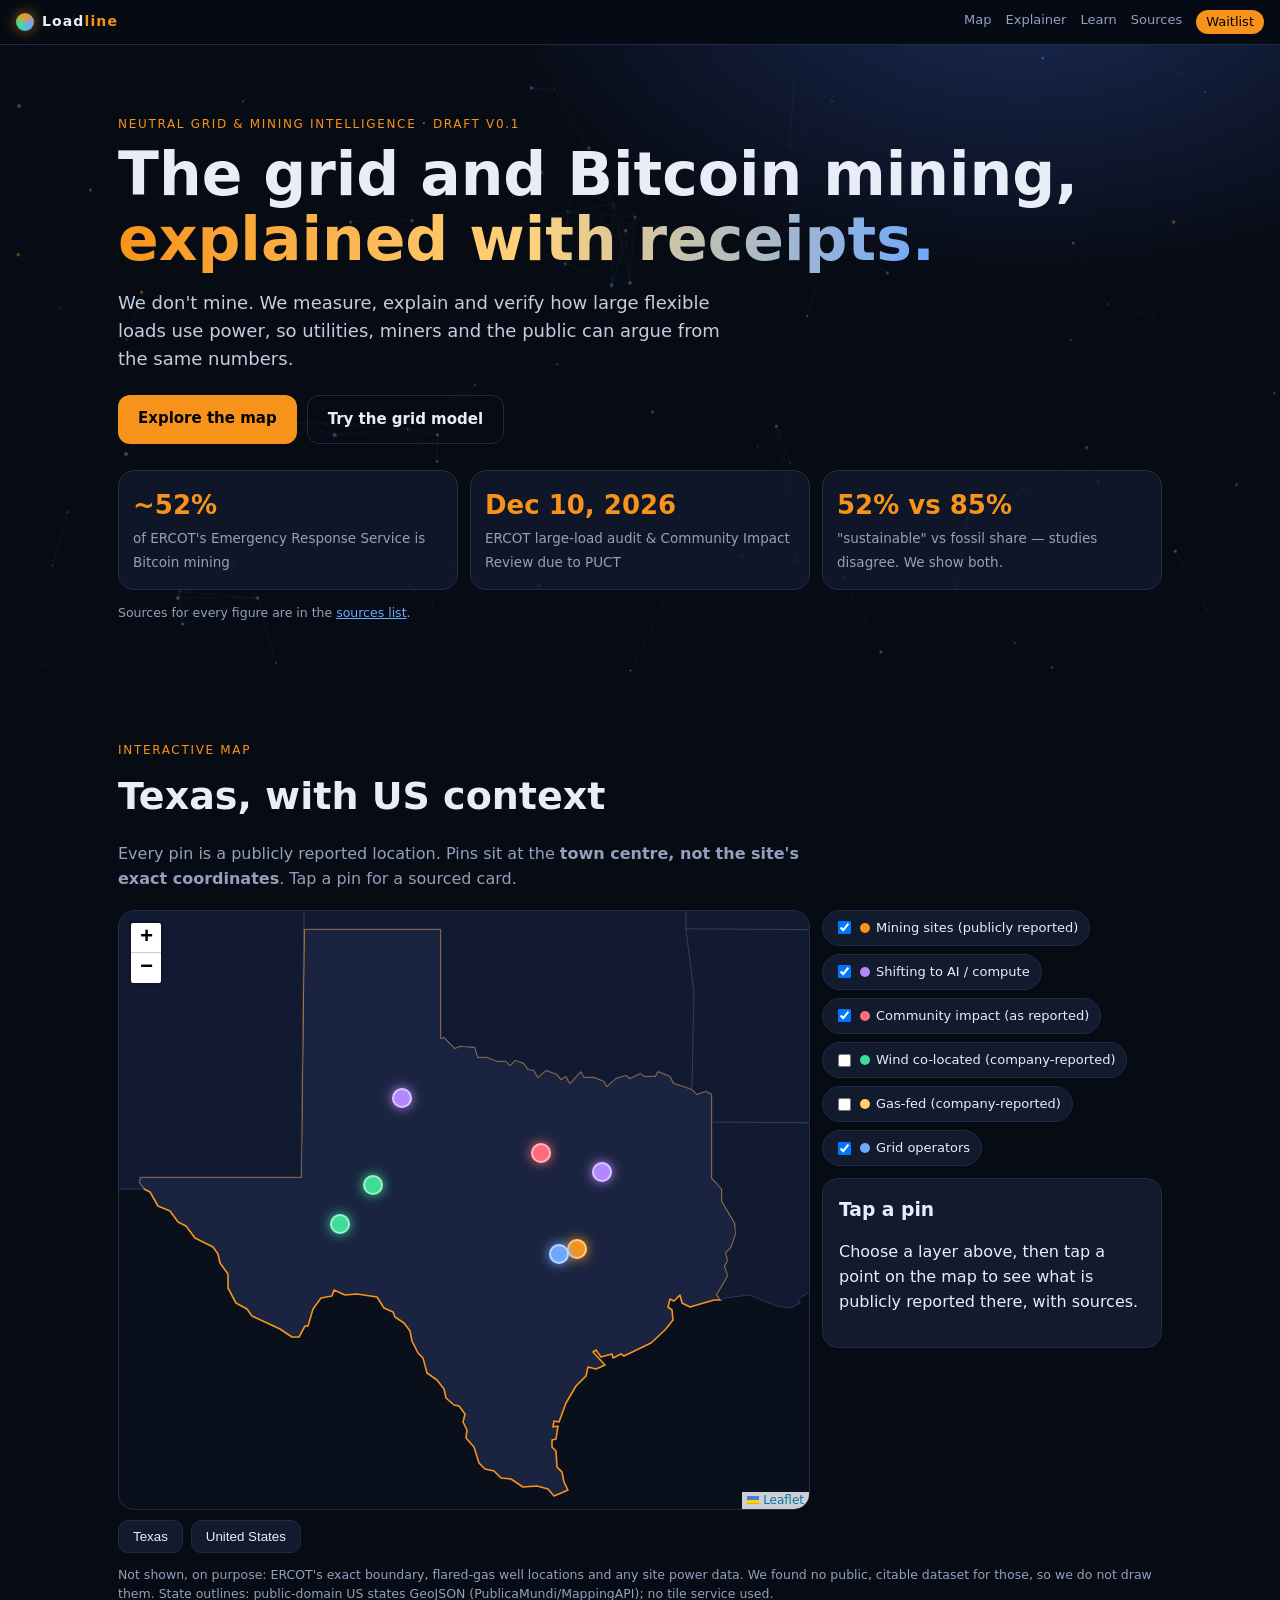
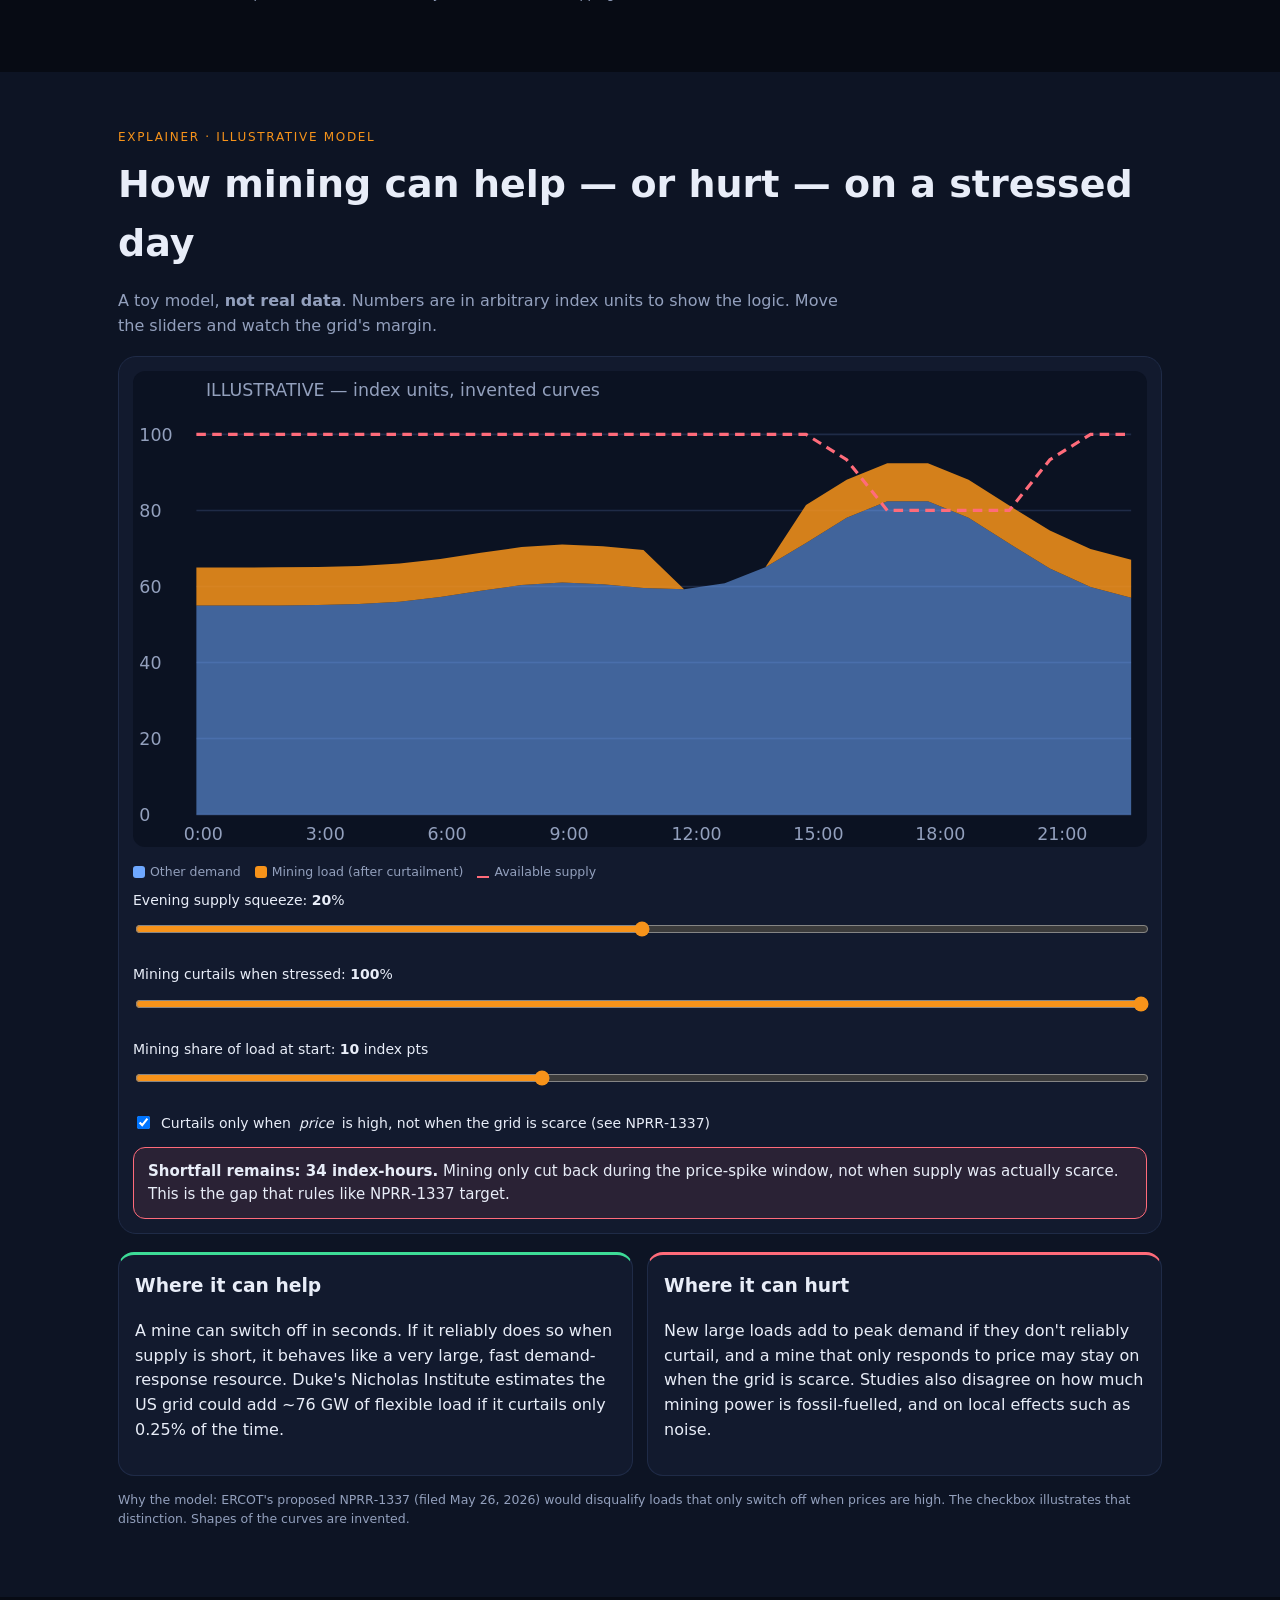
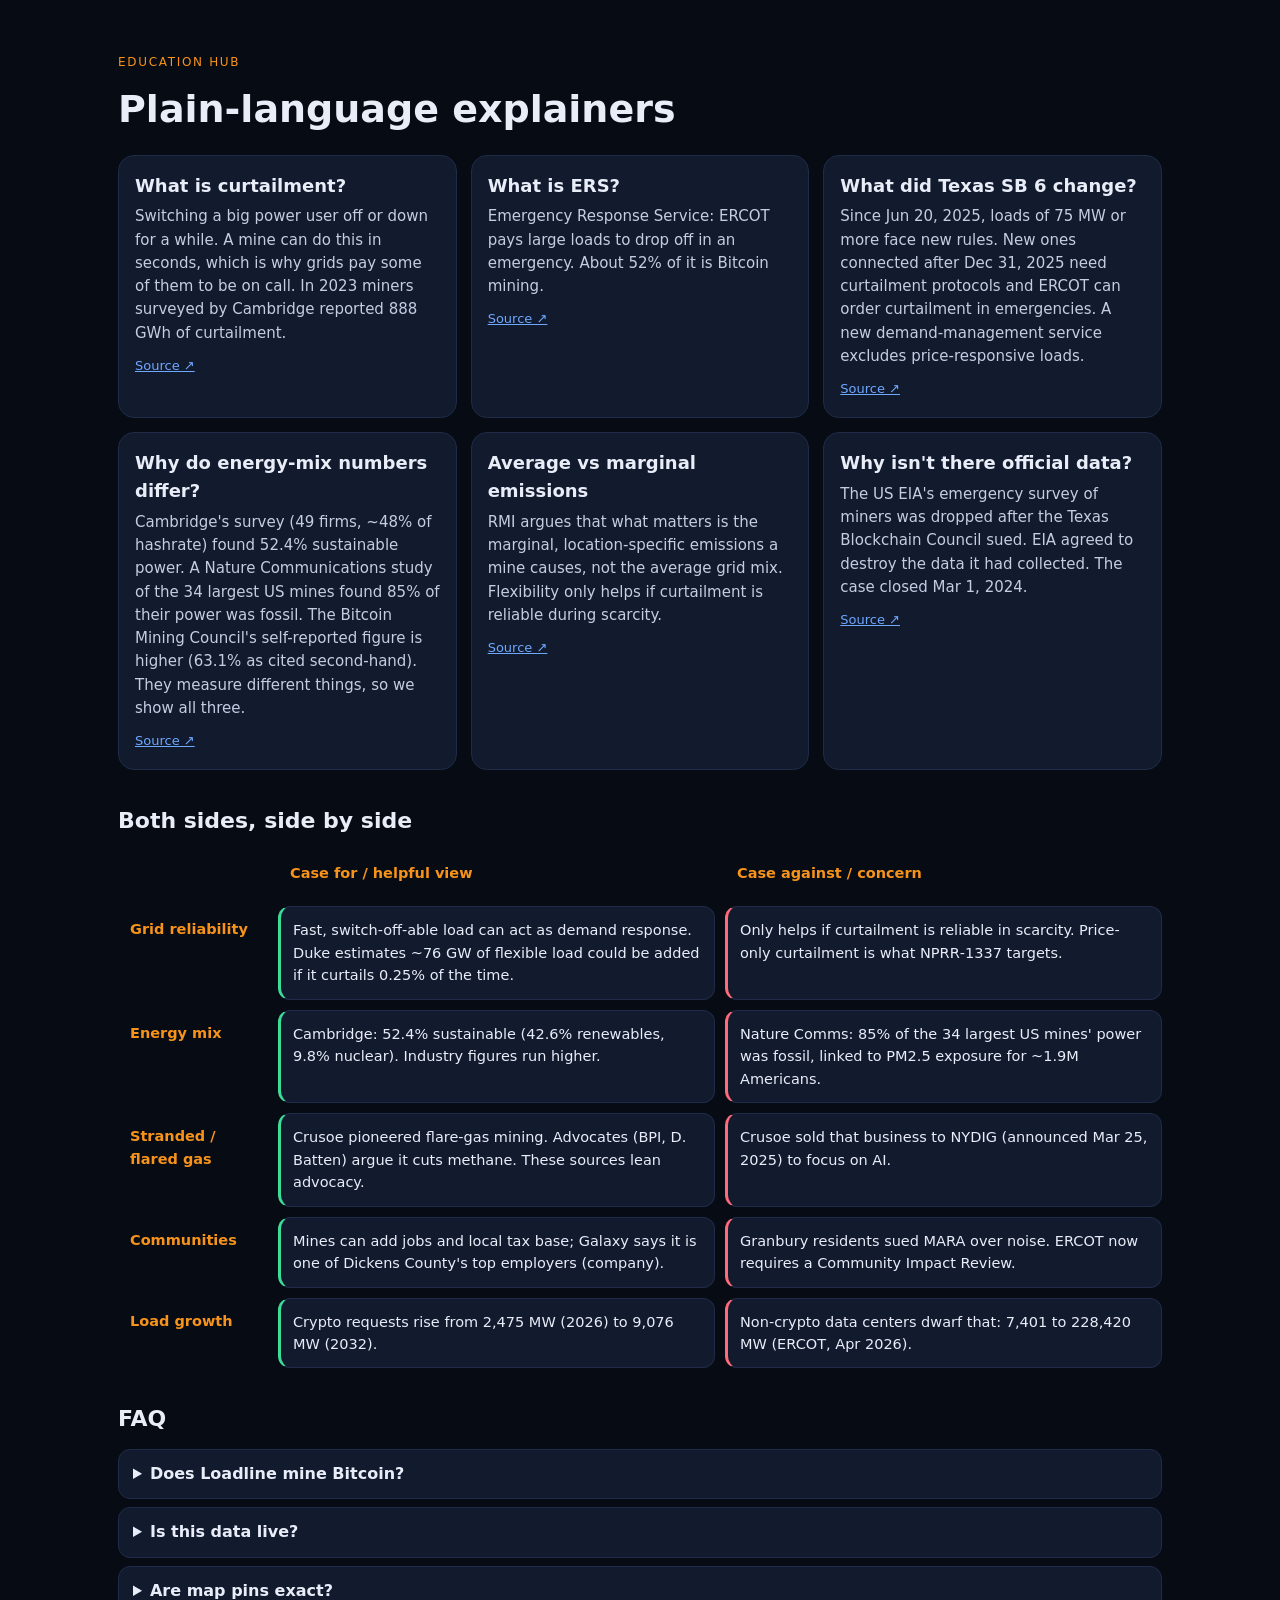
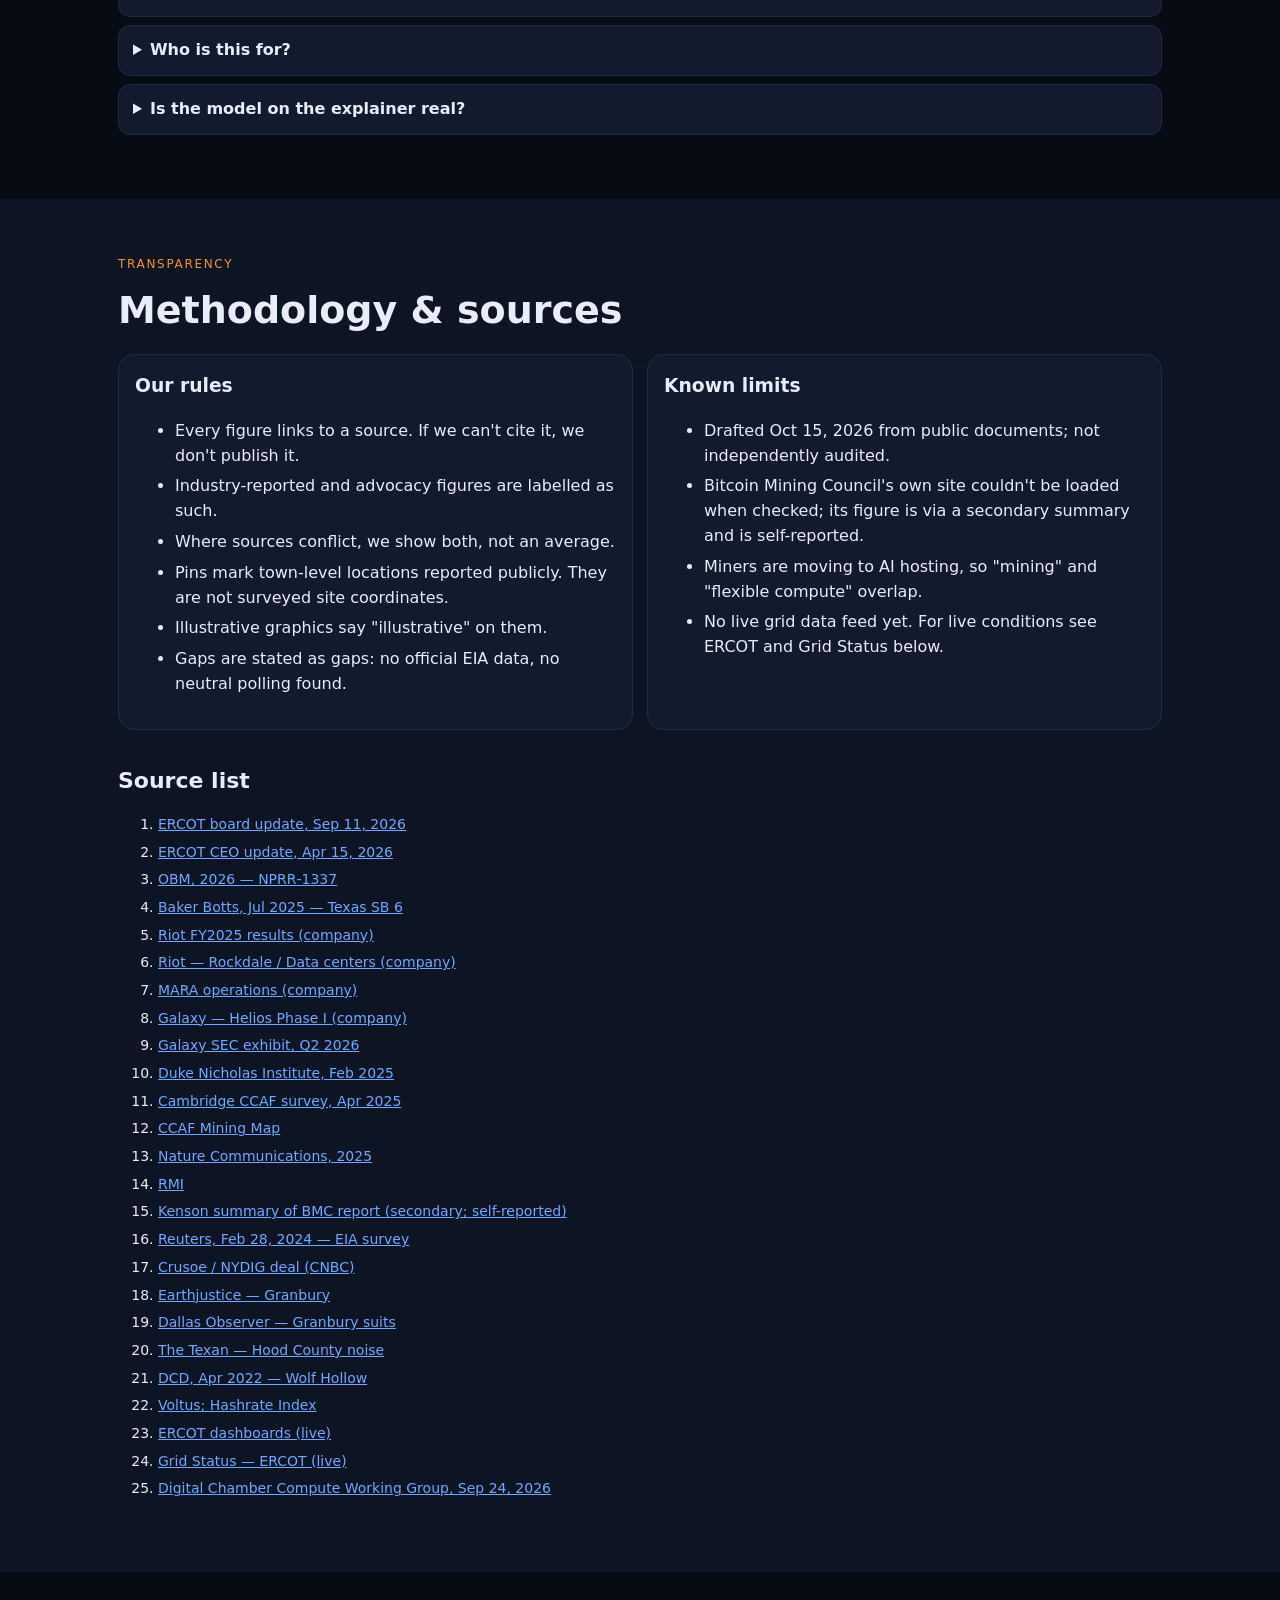
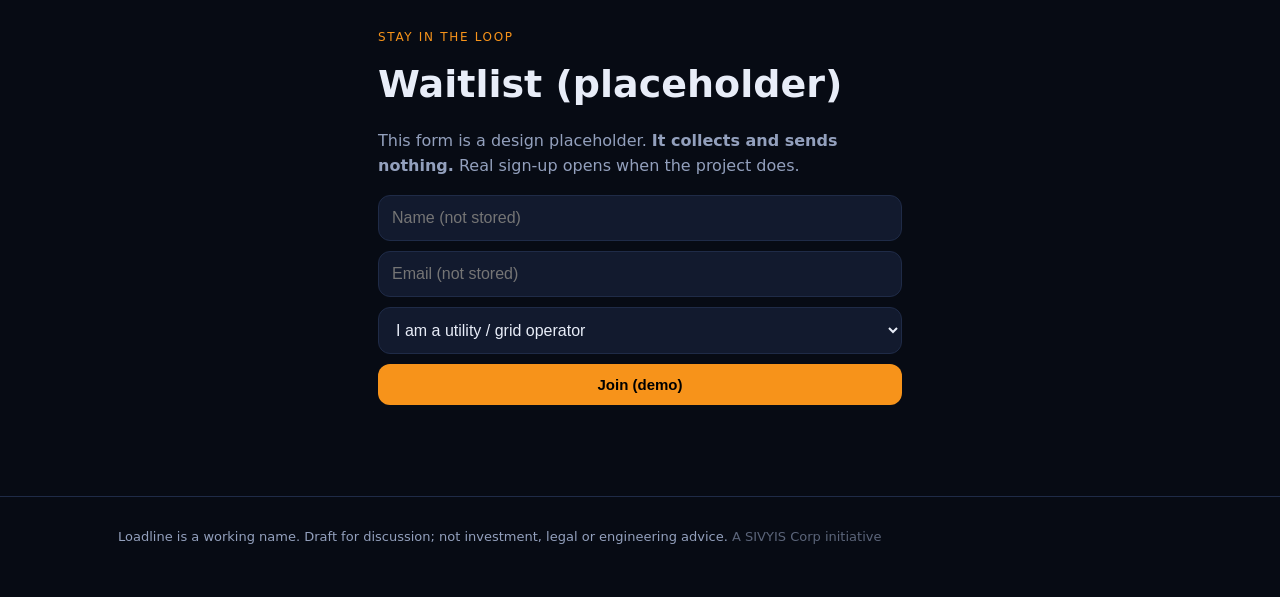
==== index.html @ bb2414b6 "Loadline site" ====
<!doctype html>
<html lang="en"><head>
<meta charset="utf-8">
<meta name="viewport" content="width=device-width,initial-scale=1,viewport-fit=cover">
<meta name="theme-color" content="#070b14">
<title>Loadline — Neutral grid &amp; Bitcoin mining intelligence</title>
<meta name="description" content="Neutral education and monitoring of how Bitcoin mining relates to the power grid.">
<link rel="stylesheet" href="vendor/leaflet.css">
<link rel="stylesheet" href="style.css">
</head><body>
<header class="nav"><a class="brand" href="#top"><span class="logo"></span><span>Load<b>line</b></span></a>
<nav><a href="#map">Map</a><a href="#explainer">Explainer</a><a href="#learn">Learn</a><a href="#method">Sources</a><a href="#join" class="pill">Waitlist</a></nav></header>

<section class="hero" id="top">
<canvas id="bg"></canvas>
<div class="wrap hero-in">
<p class="eyebrow">Neutral grid &amp; mining intelligence · Draft v0.1</p>
<h1>The grid and Bitcoin mining,<br><span class="grad">explained with receipts.</span></h1>
<p class="lead">We don't mine. We measure, explain and verify how large flexible loads use power, so utilities, miners and the public can argue from the same numbers.</p>
<div class="cta"><a class="btn" href="#map">Explore the map</a><a class="btn ghost" href="#explainer">Try the grid model</a></div>
<div class="stats">
<div><b>~52%</b><span>of ERCOT's Emergency Response Service is Bitcoin mining</span></div>
<div><b>Dec 10, 2026</b><span>ERCOT large-load audit &amp; Community Impact Review due to PUCT</span></div>
<div><b>52% vs 85%</b><span>"sustainable" vs fossil share — studies disagree. We show both.</span></div>
</div>
<p class="tiny">Sources for every figure are in the <a href="#method">sources list</a>.</p>
</div></section>

<section id="map" class="sec"><div class="wrap">
<p class="eyebrow">Interactive map</p><h2>Texas, with US context</h2>
<p class="sub">Every pin is a publicly reported location. Pins sit at the <b>town centre, not the site's exact coordinates</b>. Tap a pin for a sourced card.</p>
<div class="mapbox">
<div id="lmap" aria-label="Map of Texas and US"></div>
<div class="panel" id="panel">
<div class="layers" id="layers"></div>
<div class="card" id="card"><h3>Tap a pin</h3><p>Choose a layer above, then tap a point on the map to see what is publicly reported there, with sources.</p></div>
</div></div>
<div class="viewbtns"><button data-v="tx">Texas</button><button data-v="us">United States</button></div>
<p class="tiny">Not shown, on purpose: ERCOT's exact boundary, flared-gas well locations and any site power data. We found no public, citable dataset for those, so we do not draw them. State outlines: public-domain US states GeoJSON (PublicaMundi/MappingAPI); no tile service used.</p>
</div></section>

<section id="explainer" class="sec alt"><div class="wrap">
<p class="eyebrow">Explainer · illustrative model</p><h2>How mining can help — or hurt — on a stressed day</h2>
<p class="sub">A toy model, <b>not real data</b>. Numbers are in arbitrary index units to show the logic. Move the sliders and watch the grid's margin.</p>
<div class="model">
<svg id="chart" viewBox="0 0 640 300" role="img" aria-label="Illustrative chart of grid demand, supply limit and mining load across a day"></svg>
<div class="legend"><span><i style="background:#6ea8ff"></i>Other demand</span><span><i style="background:#f7931a"></i>Mining load (after curtailment)</span><span><i class="dash"></i>Available supply</span></div>
<div class="ctl">
<label>Evening supply squeeze: <b id="v1">20</b>%<input id="s1" type="range" min="0" max="40" value="20"></label>
<label>Mining curtails when stressed: <b id="v2">100</b>%<input id="s2" type="range" min="0" max="100" value="100"></label>
<label>Mining share of load at start: <b id="v3">10</b> index pts<input id="s3" type="range" min="0" max="25" value="10"></label>
<label class="chk"><input id="s4" type="checkbox" checked> Curtails only when <i>price</i> is high, not when the grid is scarce (see NPRR‑1337)</label>
</div>
<div id="verdict" class="verdict"></div>
</div>
<div class="two">
<div class="brief good"><h3>Where it can help</h3><p>A mine can switch off in seconds. If it reliably does so when supply is short, it behaves like a very large, fast demand-response resource. Duke's Nicholas Institute estimates the US grid could add ~76 GW of flexible load if it curtails only 0.25% of the time.</p></div>
<div class="brief bad"><h3>Where it can hurt</h3><p>New large loads add to peak demand if they don't reliably curtail, and a mine that only responds to price may stay on when the grid is scarce. Studies also disagree on how much mining power is fossil-fuelled, and on local effects such as noise.</p></div>
</div>
<p class="tiny">Why the model: ERCOT's proposed NPRR‑1337 (filed May 26, 2026) would disqualify loads that only switch off when prices are high. The checkbox illustrates that distinction. Shapes of the curves are invented.</p>
</div></section>

<section id="learn" class="sec"><div class="wrap">
<p class="eyebrow">Education hub</p><h2>Plain-language explainers</h2>
<div class="grid" id="explainers"></div>
<h2 class="h2s">Both sides, side by side</h2>
<div class="tbl" id="both"></div>
<h2 class="h2s">FAQ</h2>
<div id="faq"></div>
</div></section>

<section id="method" class="sec alt"><div class="wrap">
<p class="eyebrow">Transparency</p><h2>Methodology &amp; sources</h2>
<div class="two">
<div class="brief"><h3>Our rules</h3><ul>
<li>Every figure links to a source. If we can't cite it, we don't publish it.</li>
<li>Industry-reported and advocacy figures are labelled as such.</li>
<li>Where sources conflict, we show both, not an average.</li>
<li>Pins mark town-level locations reported publicly. They are not surveyed site coordinates.</li>
<li>Illustrative graphics say "illustrative" on them.</li>
<li>Gaps are stated as gaps: no official EIA data, no neutral polling found.</li></ul></div>
<div class="brief"><h3>Known limits</h3><ul>
<li>Drafted Oct 15, 2026 from public documents; not independently audited.</li>
<li>Bitcoin Mining Council's own site couldn't be loaded when checked; its figure is via a secondary summary and is self-reported.</li>
<li>Miners are moving to AI hosting, so "mining" and "flexible compute" overlap.</li>
<li>No live grid data feed yet. For live conditions see ERCOT and Grid Status below.</li></ul></div></div>
<h3 class="h2s">Source list</h3><ol class="src" id="srclist"></ol>
</div></section>

<section id="join" class="sec"><div class="wrap narrow">
<p class="eyebrow">Stay in the loop</p><h2>Waitlist (placeholder)</h2>
<p class="sub">This form is a design placeholder. <b>It collects and sends nothing.</b> Real sign-up opens when the project does.</p>
<form id="wl" onsubmit="event.preventDefault();document.getElementById('wlmsg').textContent='Placeholder only — nothing was stored or sent.'">
<input type="text" placeholder="Name (not stored)" aria-label="Name"><input type="text" placeholder="Email (not stored)" aria-label="Email">
<select aria-label="I am a"><option>I am a utility / grid operator</option><option>I am a miner / operator</option><option>I am a resident / official</option><option>Researcher / press</option></select>
<button class="btn" type="submit">Join (demo)</button><p id="wlmsg" class="tiny"></p></form>
</div></section>
<footer><div class="wrap">Loadline is a working name. Draft for discussion; not investment, legal or engineering advice. <span style="opacity:.6">A SIVYIS Corp initiative</span></div></footer>
<script src="vendor/leaflet.js"></script>
<script src="data.js"></script>
<script src="app.js"></script>
</body></html>
---- vendor/leaflet.css ----
/* required styles */

.leaflet-pane,
.leaflet-tile,
.leaflet-marker-icon,
.leaflet-marker-shadow,
.leaflet-tile-container,
.leaflet-pane > svg,
.leaflet-pane > canvas,
.leaflet-zoom-box,
.leaflet-image-layer,
.leaflet-layer {
	position: absolute;
	left: 0;
	top: 0;
	}
.leaflet-container {
	overflow: hidden;
	}
.leaflet-tile,
.leaflet-marker-icon,
.leaflet-marker-shadow {
	-webkit-user-select: none;
	   -moz-user-select: none;
	        user-select: none;
	  -webkit-user-drag: none;
	}
/* Prevents IE11 from highlighting tiles in blue */
.leaflet-tile::selection {
	background: transparent;
}
/* Safari renders non-retina tile on retina better with this, but Chrome is worse */
.leaflet-safari .leaflet-tile {
	image-rendering: -webkit-optimize-contrast;
	}
/* hack that prevents hw layers "stretching" when loading new tiles */
.leaflet-safari .leaflet-tile-container {
	width: 1600px;
	height: 1600px;
	-webkit-transform-origin: 0 0;
	}
.leaflet-marker-icon,
.leaflet-marker-shadow {
	display: block;
	}
/* .leaflet-container svg: reset svg max-width decleration shipped in Joomla! (joomla.org) 3.x */
/* .leaflet-container img: map is broken in FF if you have max-width: 100% on tiles */
.leaflet-container .leaflet-overlay-pane svg {
	max-width: none !important;
	max-height: none !important;
	}
.leaflet-container .leaflet-marker-pane img,
.leaflet-container .leaflet-shadow-pane img,
.leaflet-container .leaflet-tile-pane img,
.leaflet-container img.leaflet-image-layer,
.leaflet-container .leaflet-tile {
	max-width: none !important;
	max-height: none !important;
	width: auto;
	padding: 0;
	}

.leaflet-container img.leaflet-tile {
	/* See: https://bugs.chromium.org/p/chromium/issues/detail?id=600120 */
	mix-blend-mode: plus-lighter;
}

.leaflet-container.leaflet-touch-zoom {
	-ms-touch-action: pan-x pan-y;
	touch-action: pan-x pan-y;
	}
.leaflet-container.leaflet-touch-drag {
	-ms-touch-action: pinch-zoom;
	/* Fallback for FF which doesn't support pinch-zoom */
	touch-action: none;
	touch-action: pinch-zoom;
}
.leaflet-container.leaflet-touch-drag.leaflet-touch-zoom {
	-ms-touch-action: none;
	touch-action: none;
}
.leaflet-container {
	-webkit-tap-highlight-color: transparent;
}
.leaflet-container a {
	-webkit-tap-highlight-color: rgba(51, 181, 229, 0.4);
}
.leaflet-tile {
	filter: inherit;
	visibility: hidden;
	}
.leaflet-tile-loaded {
	visibility: inherit;
	}
.leaflet-zoom-box {
	width: 0;
	height: 0;
	-moz-box-sizing: border-box;
	     box-sizing: border-box;
	z-index: 800;
	}
/* workaround for https://bugzilla.mozilla.org/show_bug.cgi?id=888319 */
.leaflet-overlay-pane svg {
	-moz-user-select: none;
	}

.leaflet-pane         { z-index: 400; }

.leaflet-tile-pane    { z-index: 200; }
.leaflet-overlay-pane { z-index: 400; }
.leaflet-shadow-pane  { z-index: 500; }
.leaflet-marker-pane  { z-index: 600; }
.leaflet-tooltip-pane   { z-index: 650; }
.leaflet-popup-pane   { z-index: 700; }

.leaflet-map-pane canvas { z-index: 100; }
.leaflet-map-pane svg    { z-index: 200; }

.leaflet-vml-shape {
	width: 1px;
	height: 1px;
	}
.lvml {
	behavior: url(#default#VML);
	display: inline-block;
	position: absolute;
	}


/* control positioning */

.leaflet-control {
	position: relative;
	z-index: 800;
	pointer-events: visiblePainted; /* IE 9-10 doesn't have auto */
	pointer-events: auto;
	}
.leaflet-top,
.leaflet-bottom {
	position: absolute;
	z-index: 1000;
	pointer-events: none;
	}
.leaflet-top {
	top: 0;
	}
.leaflet-right {
	right: 0;
	}
.leaflet-bottom {
	bottom: 0;
	}
.leaflet-left {
	left: 0;
	}
.leaflet-control {
	float: left;
	clear: both;
	}
.leaflet-right .leaflet-control {
	float: right;
	}
.leaflet-top .leaflet-control {
	margin-top: 10px;
	}
.leaflet-bottom .leaflet-control {
	margin-bottom: 10px;
	}
.leaflet-left .leaflet-control {
	margin-left: 10px;
	}
.leaflet-right .leaflet-control {
	margin-right: 10px;
	}


/* zoom and fade animations */

.leaflet-fade-anim .leaflet-popup {
	opacity: 0;
	-webkit-transition: opacity 0.2s linear;
	   -moz-transition: opacity 0.2s linear;
	        transition: opacity 0.2s linear;
	}
.leaflet-fade-anim .leaflet-map-pane .leaflet-popup {
	opacity: 1;
	}
.leaflet-zoom-animated {
	-webkit-transform-origin: 0 0;
	    -ms-transform-origin: 0 0;
	        transform-origin: 0 0;
	}
svg.leaflet-zoom-animated {
	will-change: transform;
}

.leaflet-zoom-anim .leaflet-zoom-animated {
	-webkit-transition: -webkit-transform 0.25s cubic-bezier(0,0,0.25,1);
	   -moz-transition:    -moz-transform 0.25s cubic-bezier(0,0,0.25,1);
	        transition:         transform 0.25s cubic-bezier(0,0,0.25,1);
	}
.leaflet-zoom-anim .leaflet-tile,
.leaflet-pan-anim .leaflet-tile {
	-webkit-transition: none;
	   -moz-transition: none;
	        transition: none;
	}

.leaflet-zoom-anim .leaflet-zoom-hide {
	visibility: hidden;
	}


/* cursors */

.leaflet-interactive {
	cursor: pointer;
	}
.leaflet-grab {
	cursor: -webkit-grab;
	cursor:    -moz-grab;
	cursor:         grab;
	}
.leaflet-crosshair,
.leaflet-crosshair .leaflet-interactive {
	cursor: crosshair;
	}
.leaflet-popup-pane,
.leaflet-control {
	cursor: auto;
	}
.leaflet-dragging .leaflet-grab,
.leaflet-dragging .leaflet-grab .leaflet-interactive,
.leaflet-dragging .leaflet-marker-draggable {
	cursor: move;
	cursor: -webkit-grabbing;
	cursor:    -moz-grabbing;
	cursor:         grabbing;
	}

/* marker & overlays interactivity */
.leaflet-marker-icon,
.leaflet-marker-shadow,
.leaflet-image-layer,
.leaflet-pane > svg path,
.leaflet-tile-container {
	pointer-events: none;
	}

.leaflet-marker-icon.leaflet-interactive,
.leaflet-image-layer.leaflet-interactive,
.leaflet-pane > svg path.leaflet-interactive,
svg.leaflet-image-layer.leaflet-interactive path {
	pointer-events: visiblePainted; /* IE 9-10 doesn't have auto */
	pointer-events: auto;
	}

/* visual tweaks */

.leaflet-container {
	background: #ddd;
	outline-offset: 1px;
	}
.leaflet-container a {
	color: #0078A8;
	}
.leaflet-zoom-box {
	border: 2px dotted #38f;
	background: rgba(255,255,255,0.5);
	}


/* general typography */
.leaflet-container {
	font-family: "Helvetica Neue", Arial, Helvetica, sans-serif;
	font-size: 12px;
	font-size: 0.75rem;
	line-height: 1.5;
	}


/* general toolbar styles */

.leaflet-bar {
	box-shadow: 0 1px 5px rgba(0,0,0,0.65);
	border-radius: 4px;
	}
.leaflet-bar a {
	background-color: #fff;
	border-bottom: 1px solid #ccc;
	width: 26px;
	height: 26px;
	line-height: 26px;
	display: block;
	text-align: center;
	text-decoration: none;
	color: black;
	}
.leaflet-bar a,
.leaflet-control-layers-toggle {
	background-position: 50% 50%;
	background-repeat: no-repeat;
	display: block;
	}
.leaflet-bar a:hover,
.leaflet-bar a:focus {
	background-color: #f4f4f4;
	}
.leaflet-bar a:first-child {
	border-top-left-radius: 4px;
	border-top-right-radius: 4px;
	}
.leaflet-bar a:last-child {
	border-bottom-left-radius: 4px;
	border-bottom-right-radius: 4px;
	border-bottom: none;
	}
.leaflet-bar a.leaflet-disabled {
	cursor: default;
	background-color: #f4f4f4;
	color: #bbb;
	}

.leaflet-touch .leaflet-bar a {
	width: 30px;
	height: 30px;
	line-height: 30px;
	}
.leaflet-touch .leaflet-bar a:first-child {
	border-top-left-radius: 2px;
	border-top-right-radius: 2px;
	}
.leaflet-touch .leaflet-bar a:last-child {
	border-bottom-left-radius: 2px;
	border-bottom-right-radius: 2px;
	}

/* zoom control */

.leaflet-control-zoom-in,
.leaflet-control-zoom-out {
	font: bold 18px 'Lucida Console', Monaco, monospace;
	text-indent: 1px;
	}

.leaflet-touch .leaflet-control-zoom-in, .leaflet-touch .leaflet-control-zoom-out  {
	font-size: 22px;
	}


/* layers control */

.leaflet-control-layers {
	box-shadow: 0 1px 5px rgba(0,0,0,0.4);
	background: #fff;
	border-radius: 5px;
	}
.leaflet-control-layers-toggle {
	background-image: url(images/layers.png);
	width: 36px;
	height: 36px;
	}
.leaflet-retina .leaflet-control-layers-toggle {
	background-image: url(images/layers-2x.png);
	background-size: 26px 26px;
	}
.leaflet-touch .leaflet-control-layers-toggle {
	width: 44px;
	height: 44px;
	}
.leaflet-control-layers .leaflet-control-layers-list,
.leaflet-control-layers-expanded .leaflet-control-layers-toggle {
	display: none;
	}
.leaflet-control-layers-expanded .leaflet-control-layers-list {
	display: block;
	position: relative;
	}
.leaflet-control-layers-expanded {
	padding: 6px 10px 6px 6px;
	color: #333;
	background: #fff;
	}
.leaflet-control-layers-scrollbar {
	overflow-y: scroll;
	overflow-x: hidden;
	padding-right: 5px;
	}
.leaflet-control-layers-selector {
	margin-top: 2px;
	position: relative;
	top: 1px;
	}
.leaflet-control-layers label {
	display: block;
	font-size: 13px;
	font-size: 1.08333em;
	}
.leaflet-control-layers-separator {
	height: 0;
	border-top: 1px solid #ddd;
	margin: 5px -10px 5px -6px;
	}

/* Default icon URLs */
.leaflet-default-icon-path { /* used only in path-guessing heuristic, see L.Icon.Default */
	background-image: url(images/marker-icon.png);
	}


/* attribution and scale controls */

.leaflet-container .leaflet-control-attribution {
	background: #fff;
	background: rgba(255, 255, 255, 0.8);
	margin: 0;
	}
.leaflet-control-attribution,
.leaflet-control-scale-line {
	padding: 0 5px;
	color: #333;
	line-height: 1.4;
	}
.leaflet-control-attribution a {
	text-decoration: none;
	}
.leaflet-control-attribution a:hover,
.leaflet-control-attribution a:focus {
	text-decoration: underline;
	}
.leaflet-attribution-flag {
	display: inline !important;
	vertical-align: baseline !important;
	width: 1em;
	height: 0.6669em;
	}
.leaflet-left .leaflet-control-scale {
	margin-left: 5px;
	}
.leaflet-bottom .leaflet-control-scale {
	margin-bottom: 5px;
	}
.leaflet-control-scale-line {
	border: 2px solid #777;
	border-top: none;
	line-height: 1.1;
	padding: 2px 5px 1px;
	white-space: nowrap;
	-moz-box-sizing: border-box;
	     box-sizing: border-box;
	background: rgba(255, 255, 255, 0.8);
	text-shadow: 1px 1px #fff;
	}
.leaflet-control-scale-line:not(:first-child) {
	border-top: 2px solid #777;
	border-bottom: none;
	margin-top: -2px;
	}
.leaflet-control-scale-line:not(:first-child):not(:last-child) {
	border-bottom: 2px solid #777;
	}

.leaflet-touch .leaflet-control-attribution,
.leaflet-touch .leaflet-control-layers,
.leaflet-touch .leaflet-bar {
	box-shadow: none;
	}
.leaflet-touch .leaflet-control-layers,
.leaflet-touch .leaflet-bar {
	border: 2px solid rgba(0,0,0,0.2);
	background-clip: padding-box;
	}


/* popup */

.leaflet-popup {
	position: absolute;
	text-align: center;
	margin-bottom: 20px;
	}
.leaflet-popup-content-wrapper {
	padding: 1px;
	text-align: left;
	border-radius: 12px;
	}
.leaflet-popup-content {
	margin: 13px 24px 13px 20px;
	line-height: 1.3;
	font-size: 13px;
	font-size: 1.08333em;
	min-height: 1px;
	}
.leaflet-popup-content p {
	margin: 17px 0;
	margin: 1.3em 0;
	}
.leaflet-popup-tip-container {
	width: 40px;
	height: 20px;
	position: absolute;
	left: 50%;
	margin-top: -1px;
	margin-left: -20px;
	overflow: hidden;
	pointer-events: none;
	}
.leaflet-popup-tip {
	width: 17px;
	height: 17px;
	padding: 1px;

	margin: -10px auto 0;
	pointer-events: auto;

	-webkit-transform: rotate(45deg);
	   -moz-transform: rotate(45deg);
	    -ms-transform: rotate(45deg);
	        transform: rotate(45deg);
	}
.leaflet-popup-content-wrapper,
.leaflet-popup-tip {
	background: white;
	color: #333;
	box-shadow: 0 3px 14px rgba(0,0,0,0.4);
	}
.leaflet-container a.leaflet-popup-close-button {
	position: absolute;
	top: 0;
	right: 0;
	border: none;
	text-align: center;
	width: 24px;
	height: 24px;
	font: 16px/24px Tahoma, Verdana, sans-serif;
	color: #757575;
	text-decoration: none;
	background: transparent;
	}
.leaflet-container a.leaflet-popup-close-button:hover,
.leaflet-container a.leaflet-popup-close-button:focus {
	color: #585858;
	}
.leaflet-popup-scrolled {
	overflow: auto;
	}

.leaflet-oldie .leaflet-popup-content-wrapper {
	-ms-zoom: 1;
	}
.leaflet-oldie .leaflet-popup-tip {
	width: 24px;
	margin: 0 auto;

	-ms-filter: "progid:DXImageTransform.Microsoft.Matrix(M11=0.70710678, M12=0.70710678, M21=-0.70710678, M22=0.70710678)";
	filter: progid:DXImageTransform.Microsoft.Matrix(M11=0.70710678, M12=0.70710678, M21=-0.70710678, M22=0.70710678);
	}

.leaflet-oldie .leaflet-control-zoom,
.leaflet-oldie .leaflet-control-layers,
.leaflet-oldie .leaflet-popup-content-wrapper,
.leaflet-oldie .leaflet-popup-tip {
	border: 1px solid #999;
	}


/* div icon */

.leaflet-div-icon {
	background: #fff;
	border: 1px solid #666;
	}


/* Tooltip */
/* Base styles for the element that has a tooltip */
.leaflet-tooltip {
	position: absolute;
	padding: 6px;
	background-color: #fff;
	border: 1px solid #fff;
	border-radius: 3px;
	color: #222;
	white-space: nowrap;
	-webkit-user-select: none;
	-moz-user-select: none;
	-ms-user-select: none;
	user-select: none;
	pointer-events: none;
	box-shadow: 0 1px 3px rgba(0,0,0,0.4);
	}
.leaflet-tooltip.leaflet-interactive {
	cursor: pointer;
	pointer-events: auto;
	}
.leaflet-tooltip-top:before,
.leaflet-tooltip-bottom:before,
.leaflet-tooltip-left:before,
.leaflet-tooltip-right:before {
	position: absolute;
	pointer-events: none;
	border: 6px solid transparent;
	background: transparent;
	content: "";
	}

/* Directions */

.leaflet-tooltip-bottom {
	margin-top: 6px;
}
.leaflet-tooltip-top {
	margin-top: -6px;
}
.leaflet-tooltip-bottom:before,
.leaflet-tooltip-top:before {
	left: 50%;
	margin-left: -6px;
	}
.leaflet-tooltip-top:before {
	bottom: 0;
	margin-bottom: -12px;
	border-top-color: #fff;
	}
.leaflet-tooltip-bottom:before {
	top: 0;
	margin-top: -12px;
	margin-left: -6px;
	border-bottom-color: #fff;
	}
.leaflet-tooltip-left {
	margin-left: -6px;
}
.leaflet-tooltip-right {
	margin-left: 6px;
}
.leaflet-tooltip-left:before,
.leaflet-tooltip-right:before {
	top: 50%;
	margin-top: -6px;
	}
.leaflet-tooltip-left:before {
	right: 0;
	margin-right: -12px;
	border-left-color: #fff;
	}
.leaflet-tooltip-right:before {
	left: 0;
	margin-left: -12px;
	border-right-color: #fff;
	}

/* Printing */

@media print {
	/* Prevent printers from removing background-images of controls. */
	.leaflet-control {
		-webkit-print-color-adjust: exact;
		print-color-adjust: exact;
		}
	}
---- style.css ----
:root{--bg:#070b14;--bg2:#0d1424;--card:#121a2e;--line:#1f2b47;--tx:#e8edf8;--mu:#93a0bd;--or:#f7931a;--bl:#6ea8ff;--gr:#3ddc97;--rd:#ff6b7a}
*{box-sizing:border-box}html{scroll-behavior:smooth;scroll-padding-top:60px}
body{margin:0;background:var(--bg);color:var(--tx);font:16px/1.55 system-ui,-apple-system,Segoe UI,Roboto,sans-serif}
a{color:var(--bl)}.wrap{max-width:1080px;margin:0 auto;padding:0 18px}.narrow{max-width:560px}
.nav{position:sticky;top:0;z-index:1000;display:flex;justify-content:space-between;align-items:center;padding:10px 16px;background:rgba(7,11,20,.85);backdrop-filter:blur(10px);border-bottom:1px solid var(--line)}
.brand{color:var(--tx);text-decoration:none;font-weight:600;letter-spacing:.08em;display:flex;align-items:center;gap:8px;font-size:14px}.brand b{color:var(--or)}
.logo{width:18px;height:18px;border-radius:50%;background:conic-gradient(var(--or),var(--bl),var(--gr),var(--or));box-shadow:0 0 14px rgba(247,147,26,.6)}
.nav nav{display:flex;gap:14px;font-size:13px}.nav nav a{color:var(--mu);text-decoration:none}.nav .pill{color:#000;background:var(--or);padding:2px 10px;border-radius:99px}
@media(max-width:560px){.nav nav a:not(.pill):not(:first-child):not(:nth-child(2)){display:none}}
.hero{position:relative;overflow:hidden;padding:70px 0 50px;background:radial-gradient(900px 500px at 80% -10%,#1a2a55 0,transparent 60%),var(--bg)}
#bg{position:absolute;inset:0;width:100%;height:100%;opacity:.55}.hero-in{position:relative}
.eyebrow{color:var(--or);text-transform:uppercase;letter-spacing:.14em;font-size:12px;margin:0 0 8px}
h1{font-size:clamp(32px,7vw,60px);line-height:1.08;margin:0 0 16px}h2{font-size:clamp(26px,5vw,38px);margin:0 0 10px}.h2s{font-size:22px;margin:34px 0 12px}
.grad{background:linear-gradient(90deg,var(--or),#ffd27a,var(--bl));-webkit-background-clip:text;background-clip:text;color:transparent}
.lead{font-size:18px;color:#c4cde2;max-width:620px}.sub{color:var(--mu);max-width:720px}.tiny{font-size:12.5px;color:var(--mu)}
.cta{display:flex;gap:10px;flex-wrap:wrap;margin:22px 0}
.btn{background:var(--or);color:#000;border:0;padding:12px 20px;border-radius:12px;font-weight:600;text-decoration:none;font-size:15px;cursor:pointer}.btn.ghost{background:transparent;color:var(--tx);border:1px solid var(--line)}
.stats{display:grid;gap:12px;grid-template-columns:repeat(auto-fit,minmax(220px,1fr));margin:26px 0 8px}
.stats div{background:rgba(18,26,46,.8);border:1px solid var(--line);border-radius:16px;padding:14px}.stats b{display:block;font-size:26px;color:var(--or)}.stats span{font-size:13.5px;color:var(--mu)}
.sec{padding:56px 0}.alt{background:var(--bg2)}
.mapbox{display:grid;gap:12px;grid-template-columns:1fr;margin-top:18px}
#lmap{height:clamp(380px,62vh,560px);border-radius:16px;border:1px solid var(--line);background:#0a0f1c}
@media(min-width:900px){.mapbox{grid-template-columns:1fr 340px}#lmap{height:600px}}
.panel{display:flex;flex-direction:column;gap:12px}
.layers{display:flex;flex-wrap:wrap;gap:8px}.layers label{display:flex;gap:6px;align-items:center;background:var(--card);border:1px solid var(--line);padding:7px 11px;border-radius:99px;font-size:13px;cursor:pointer;user-select:none}
.layers i{width:10px;height:10px;border-radius:50%;display:inline-block}
.card{background:var(--card);border:1px solid var(--line);border-radius:16px;padding:16px}.card h3{margin:0 0 4px}.card .tag{display:inline-block;font-size:11px;padding:2px 8px;border-radius:99px;background:#1c2748;color:var(--bl);margin-bottom:8px}
.card ul{padding-left:18px;margin:8px 0}.card li{margin:5px 0;font-size:14.5px}.card .src a{display:block;font-size:13px;margin-top:4px;word-break:break-word}.card .loc{font-size:12px;color:var(--mu)}
.viewbtns{margin-top:10px;display:flex;gap:8px}.viewbtns button{background:var(--card);color:var(--tx);border:1px solid var(--line);border-radius:10px;padding:8px 14px}
.model{background:var(--card);border:1px solid var(--line);border-radius:18px;padding:14px;margin:18px 0}
#chart{width:100%;height:auto;background:#0b1222;border-radius:12px}.legend{display:flex;gap:14px;flex-wrap:wrap;font-size:12.5px;color:var(--mu);margin:8px 0}.legend i{display:inline-block;width:12px;height:12px;border-radius:3px;margin-right:5px;vertical-align:-2px}.legend i.dash{border-top:2px dashed var(--rd);height:0;background:none;border-radius:0}
.ctl{display:grid;gap:12px}.ctl label{font-size:14px;display:block}.ctl input[type=range]{width:100%;accent-color:var(--or);height:32px}.ctl .chk{display:flex;gap:8px;align-items:flex-start}
.verdict{margin-top:12px;padding:12px 14px;border-radius:12px;font-size:15px;border:1px solid var(--line)}.verdict.ok{background:rgba(61,220,151,.1);border-color:var(--gr)}.verdict.bad{background:rgba(255,107,122,.1);border-color:var(--rd)}
.two{display:grid;gap:14px;grid-template-columns:repeat(auto-fit,minmax(280px,1fr));margin:14px 0}
.brief{background:var(--card);border:1px solid var(--line);border-radius:16px;padding:16px}.brief h3{margin-top:0}.brief.good{border-top:3px solid var(--gr)}.brief.bad{border-top:3px solid var(--rd)}.brief li{margin:6px 0}
.grid{display:grid;gap:14px;grid-template-columns:repeat(auto-fit,minmax(260px,1fr));margin-top:16px}
.ex{background:var(--card);border:1px solid var(--line);border-radius:16px;padding:16px}.ex h3{margin:0 0 6px;font-size:18px}.ex p{margin:0 0 8px;color:#c4cde2;font-size:15px}.ex a{font-size:13px}
.tbl{display:grid;gap:10px}.row{display:grid;gap:10px;grid-template-columns:1fr}@media(min-width:700px){.row{grid-template-columns:150px 1fr 1fr}}
.row>div{background:var(--card);border:1px solid var(--line);border-radius:12px;padding:12px;font-size:14.5px}.row .t{background:none;border:0;color:var(--or);font-weight:600}.row .p{border-left:3px solid var(--gr)}.row .c{border-left:3px solid var(--rd)}
details{background:var(--card);border:1px solid var(--line);border-radius:12px;padding:12px 14px;margin:8px 0}summary{cursor:pointer;font-weight:600}details p{color:#c4cde2;margin:8px 0 0}
.src li{margin:6px 0;font-size:14px;word-break:break-word}
form{display:grid;gap:10px}form input,form select{background:var(--card);border:1px solid var(--line);color:var(--tx);padding:13px;border-radius:12px;font-size:16px}
footer{padding:30px 0 50px;border-top:1px solid var(--line);color:var(--mu);font-size:13px}
.leaflet-container{font-family:inherit}.leaflet-popup-content-wrapper{background:var(--card);color:var(--tx)}.leaflet-popup-tip{background:var(--card)}
.dot{border-radius:50%;border:2px solid #fff8;box-shadow:0 0 12px currentColor}
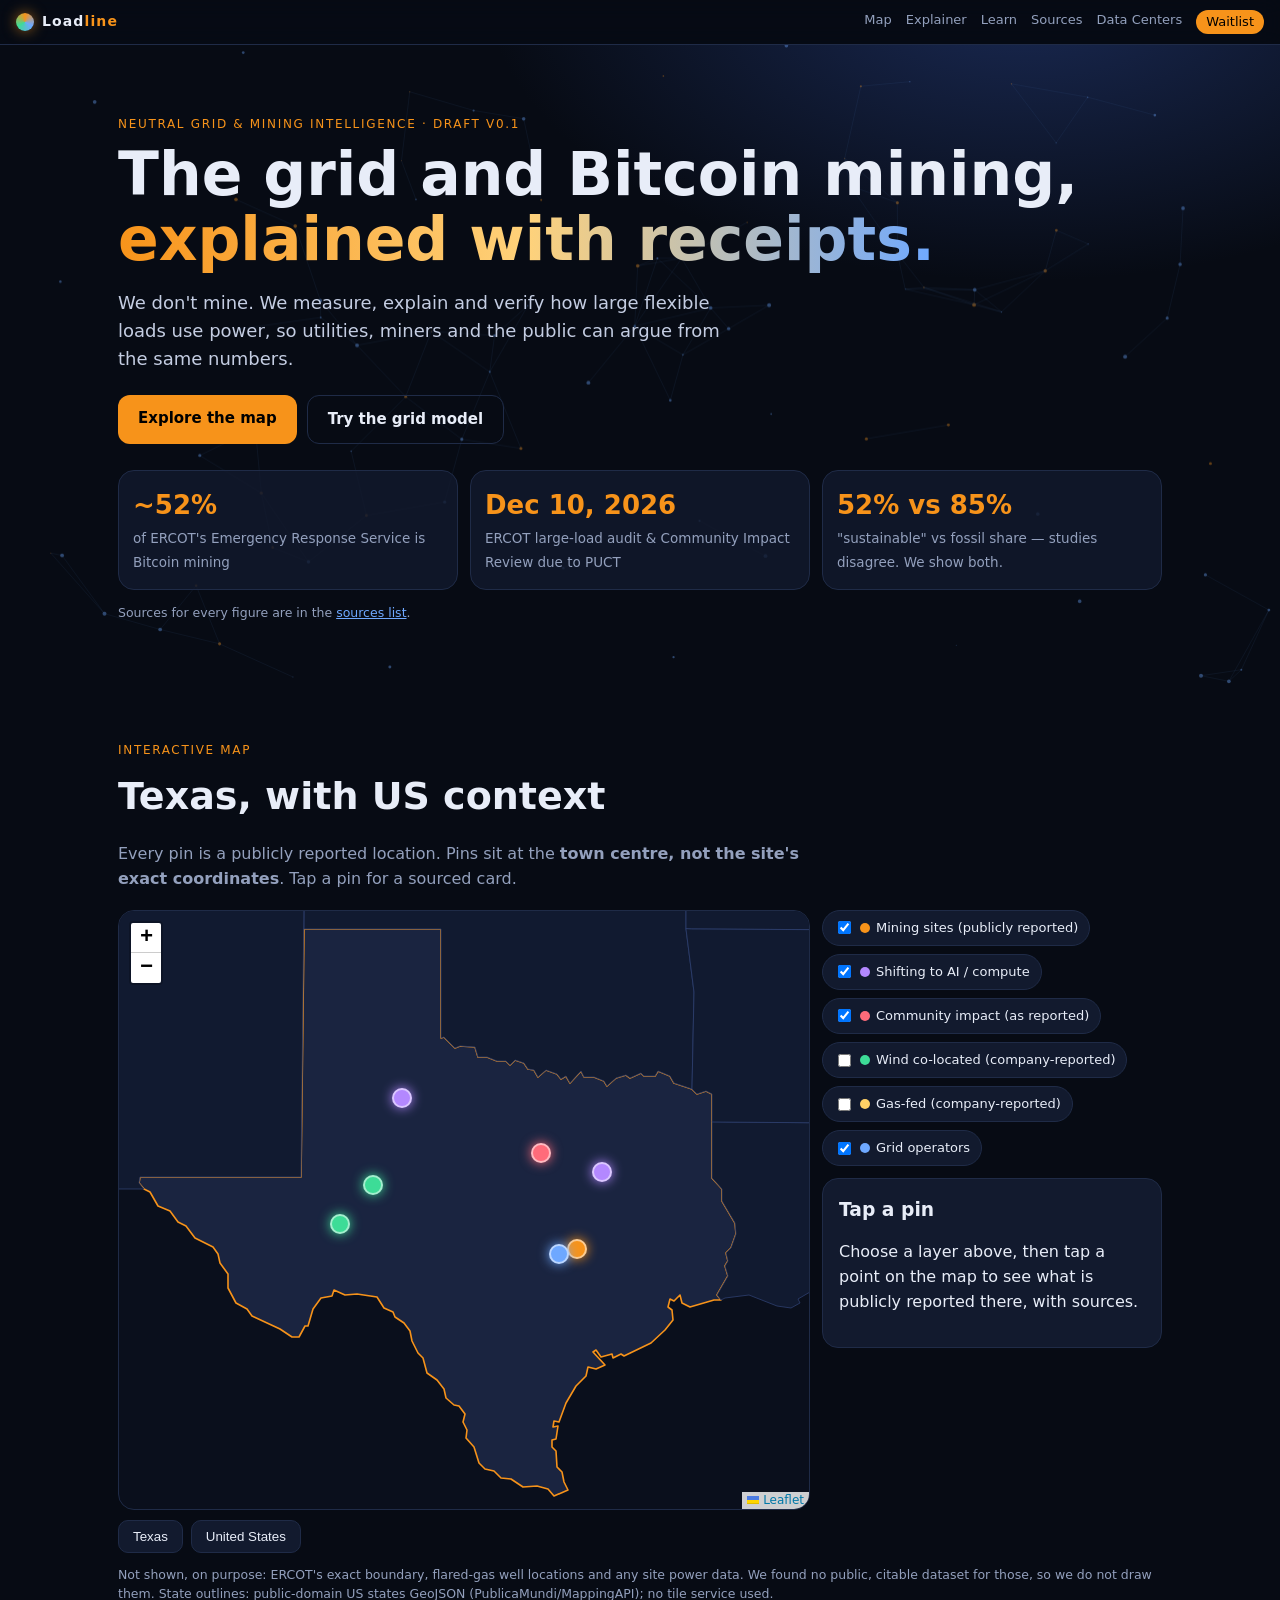
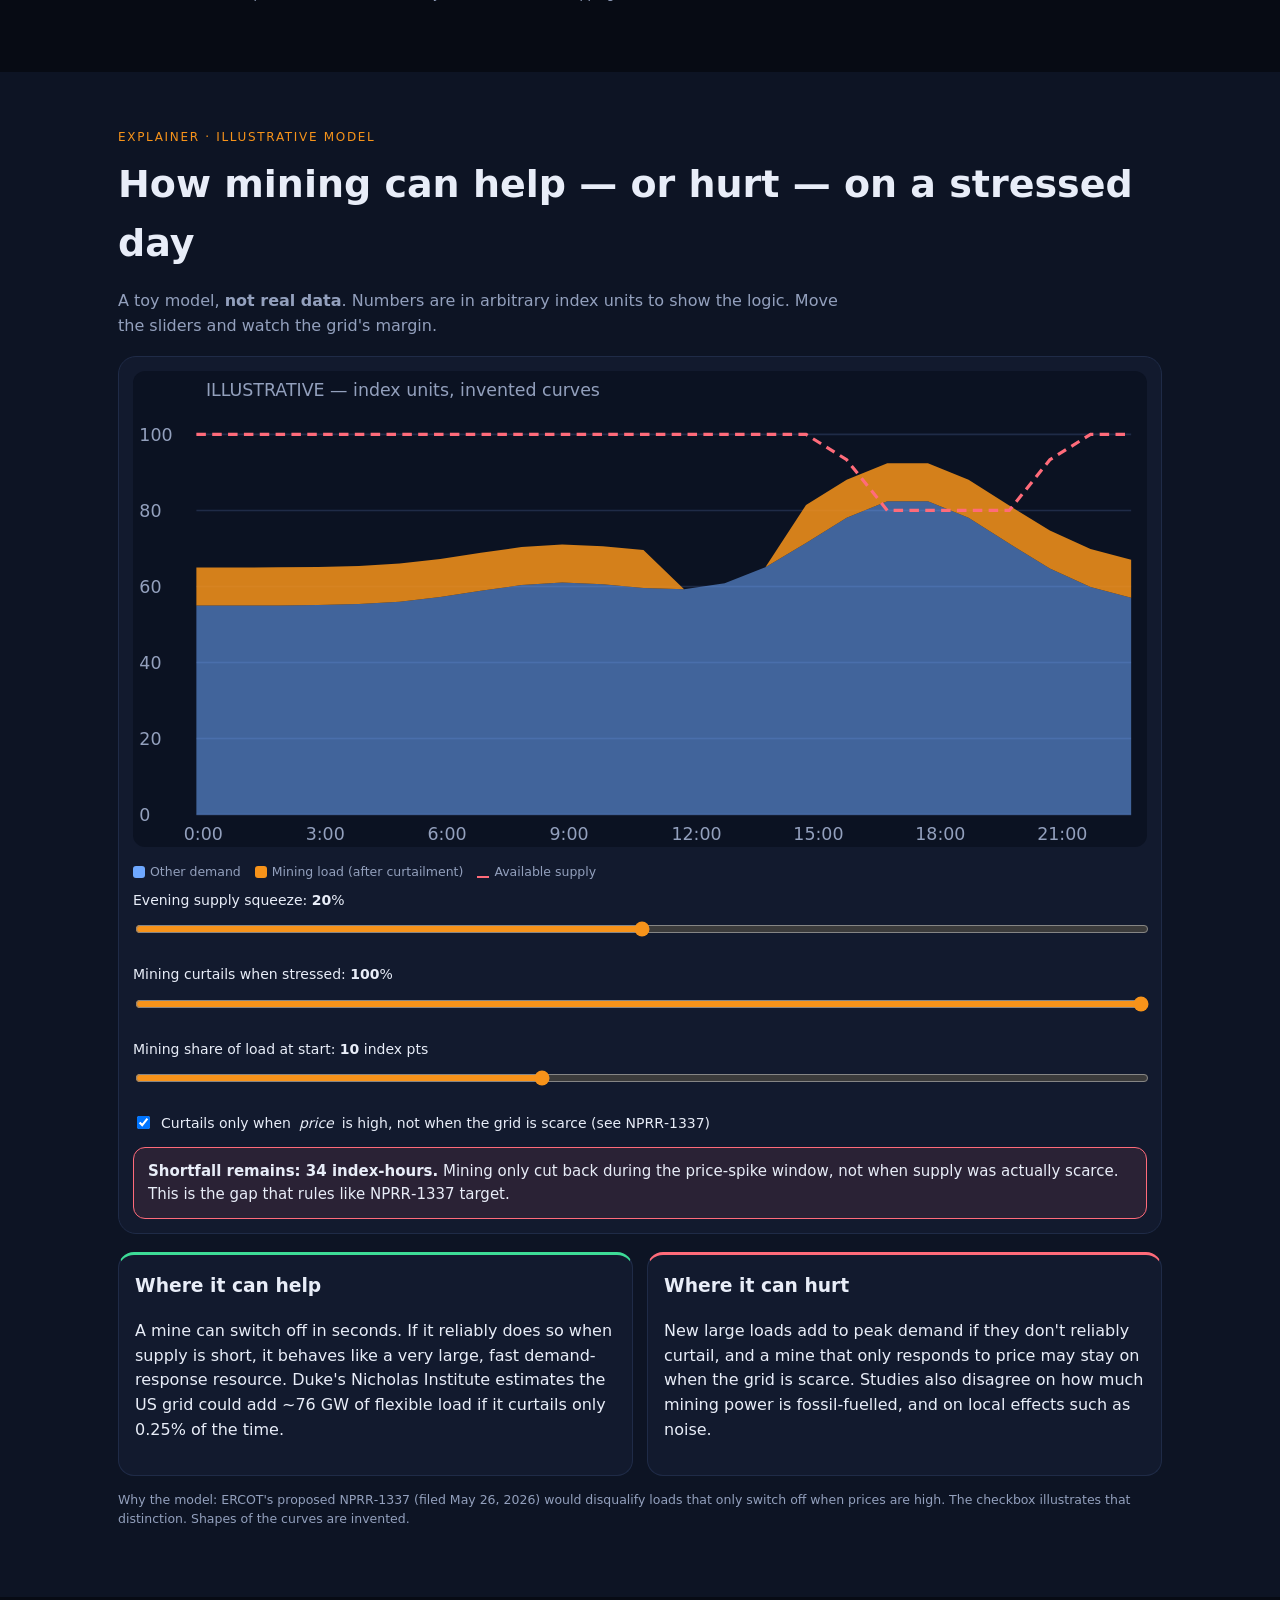
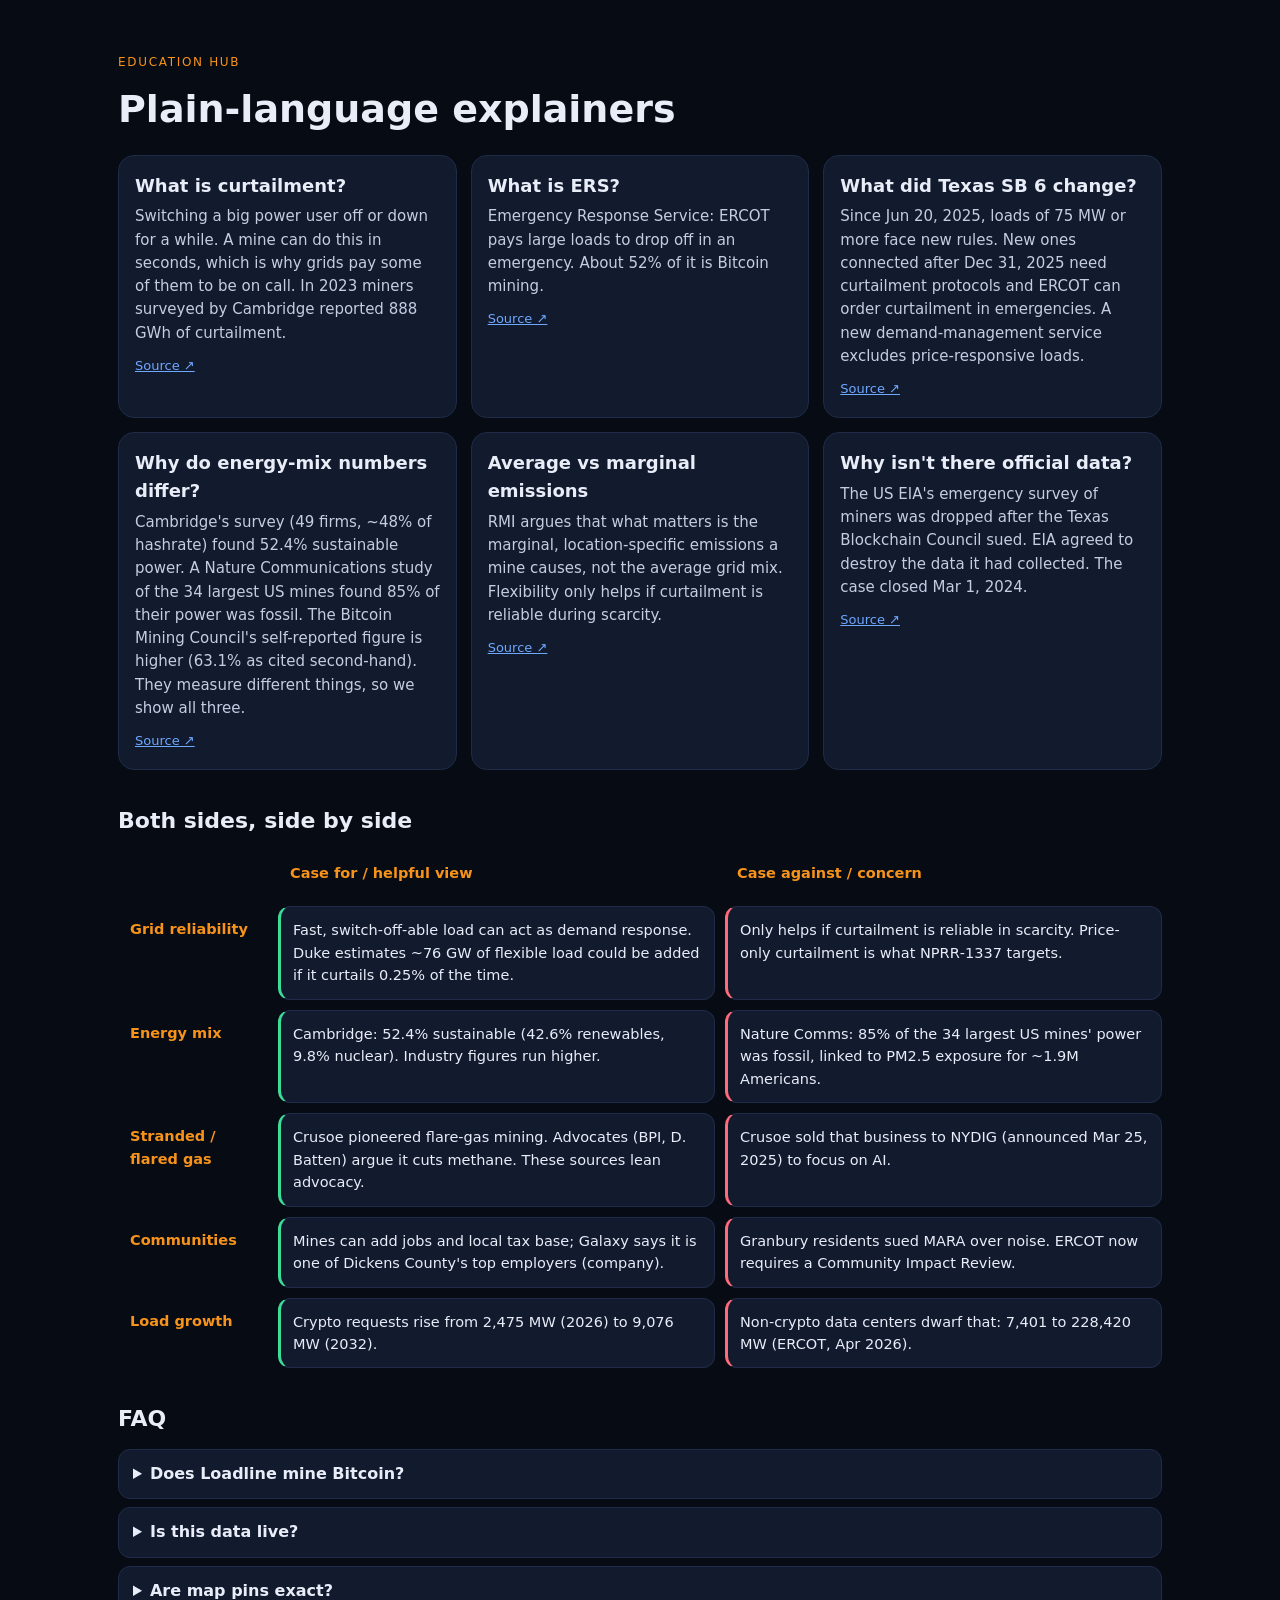
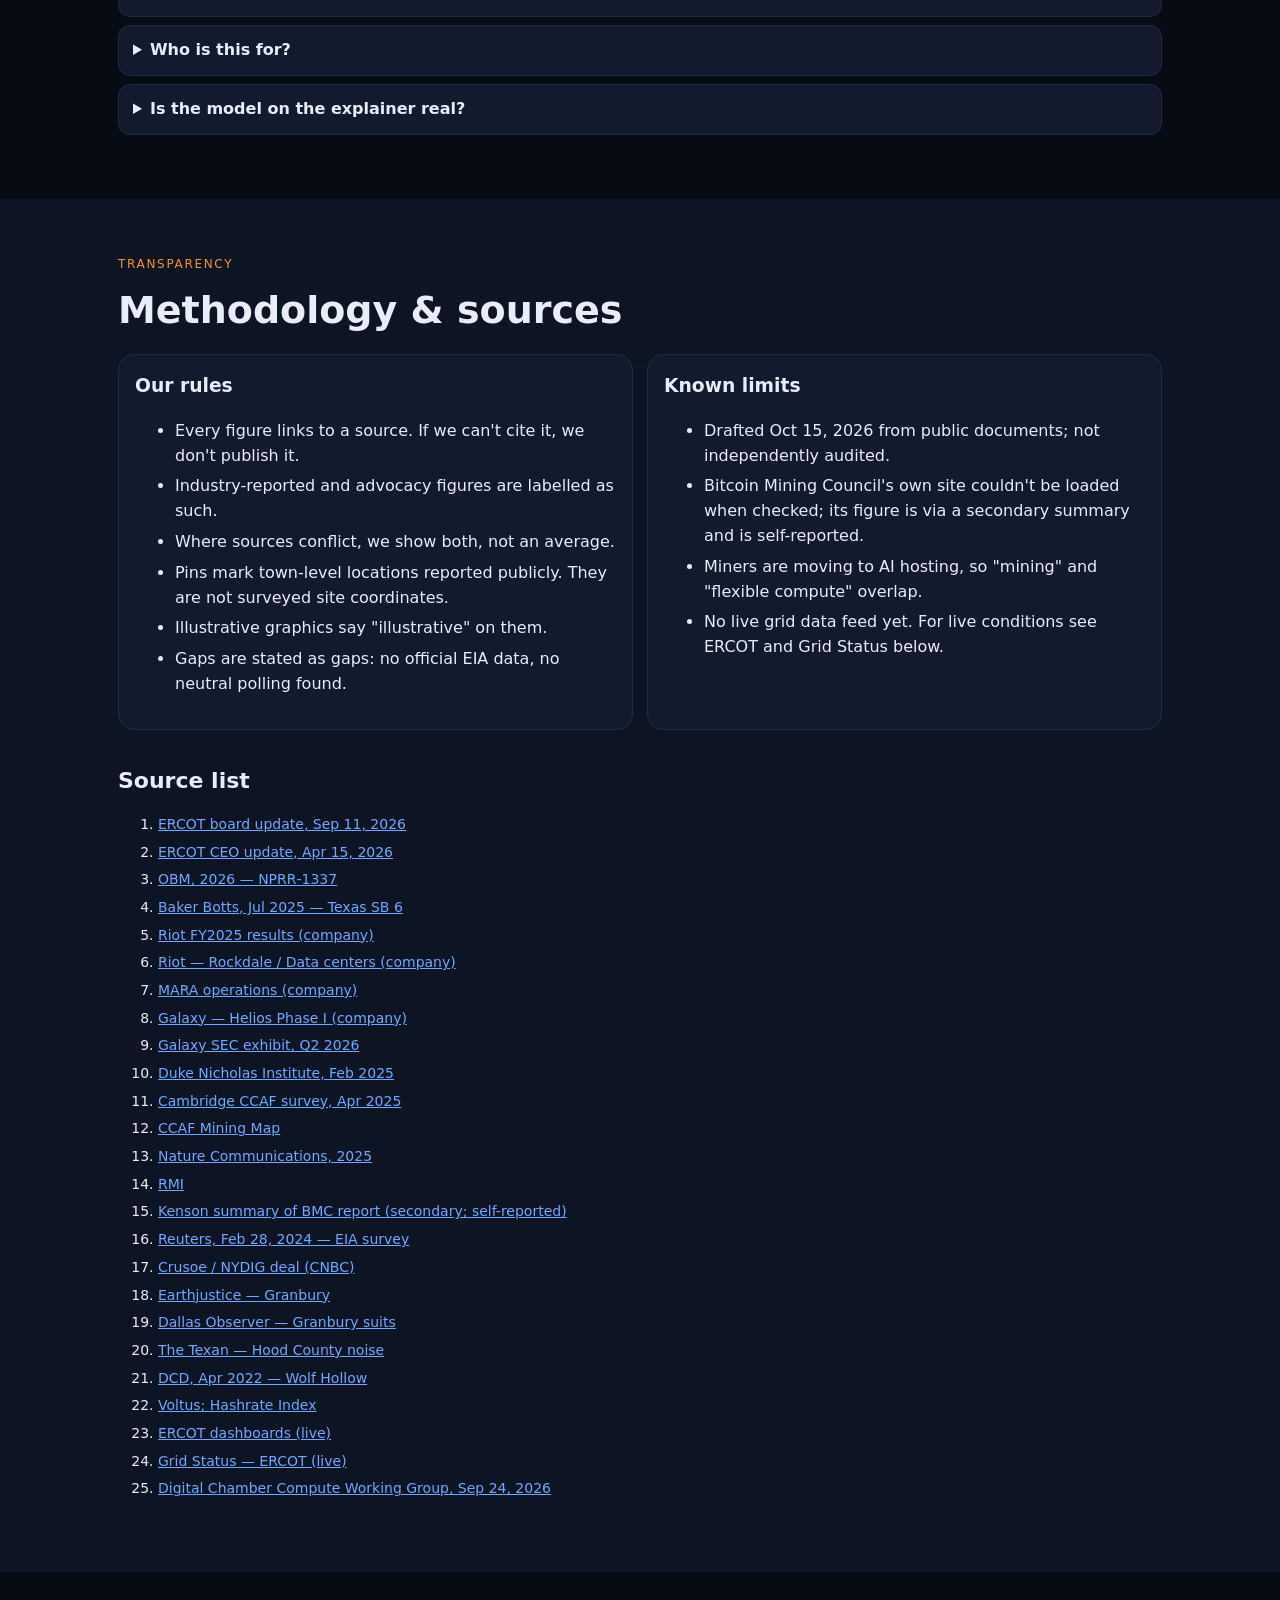
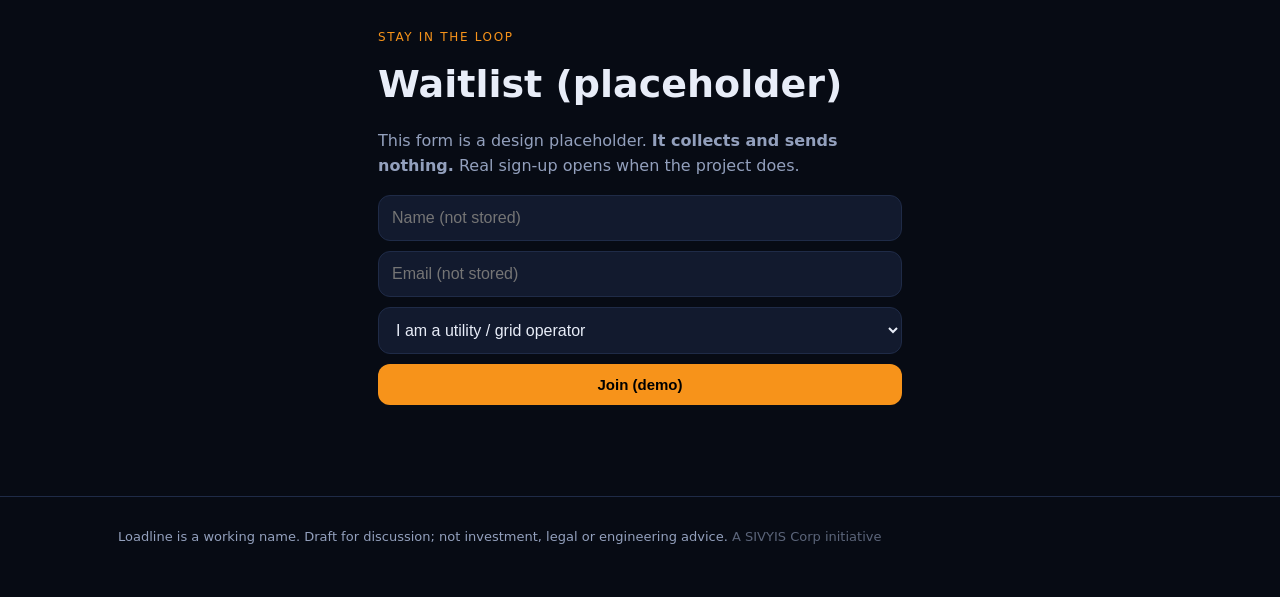
==== commit 913655a9: "Add Data Centers section: scorecard, comparison, grid context, ERCOT feed workflow" ====
--- a/index.html
+++ b/index.html
@@ -9,7 +9,7 @@
 <link rel="stylesheet" href="style.css">
 </head><body>
 <header class="nav"><a class="brand" href="#top"><span class="logo"></span><span>Load<b>line</b></span></a>
-<nav><a href="#map">Map</a><a href="#explainer">Explainer</a><a href="#learn">Learn</a><a href="#method">Sources</a><a href="#join" class="pill">Waitlist</a></nav></header>
+<nav><a href="#map" class="keep">Map</a><a href="#explainer">Explainer</a><a href="#learn">Learn</a><a href="#method">Sources</a><a href="data-centers.html" class="keep">Data Centers</a><a href="#join" class="pill">Waitlist</a></nav></header>
 
 <section class="hero" id="top">
 <canvas id="bg"></canvas>
--- a/style.css
+++ b/style.css
@@ -6,7 +6,7 @@
 .brand{color:var(--tx);text-decoration:none;font-weight:600;letter-spacing:.08em;display:flex;align-items:center;gap:8px;font-size:14px}.brand b{color:var(--or)}
 .logo{width:18px;height:18px;border-radius:50%;background:conic-gradient(var(--or),var(--bl),var(--gr),var(--or));box-shadow:0 0 14px rgba(247,147,26,.6)}
 .nav nav{display:flex;gap:14px;font-size:13px}.nav nav a{color:var(--mu);text-decoration:none}.nav .pill{color:#000;background:var(--or);padding:2px 10px;border-radius:99px}
-@media(max-width:560px){.nav nav a:not(.pill):not(:first-child):not(:nth-child(2)){display:none}}
+@media(max-width:560px){.nav nav a:not(.pill):not(.keep){display:none}.nav nav{gap:10px}}
 .hero{position:relative;overflow:hidden;padding:70px 0 50px;background:radial-gradient(900px 500px at 80% -10%,#1a2a55 0,transparent 60%),var(--bg)}
 #bg{position:absolute;inset:0;width:100%;height:100%;opacity:.55}.hero-in{position:relative}
 .eyebrow{color:var(--or);text-transform:uppercase;letter-spacing:.14em;font-size:12px;margin:0 0 8px}
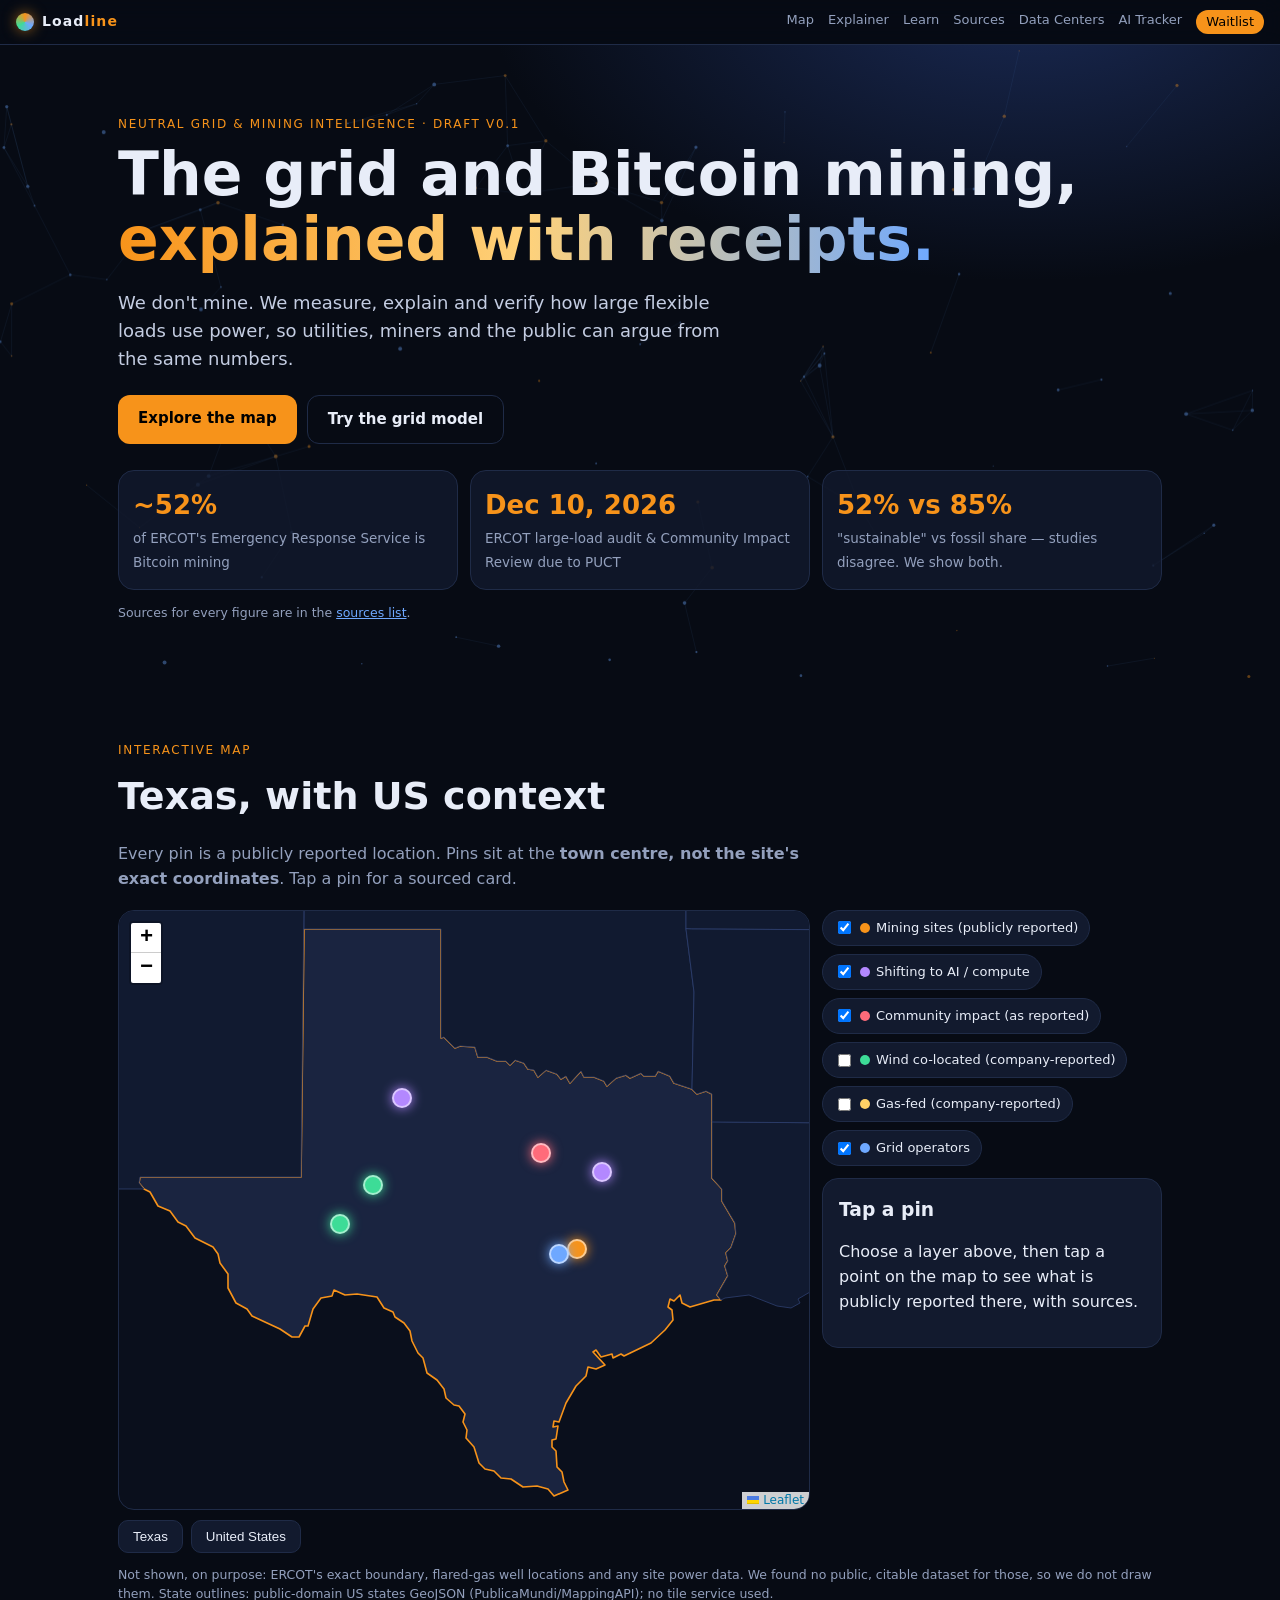
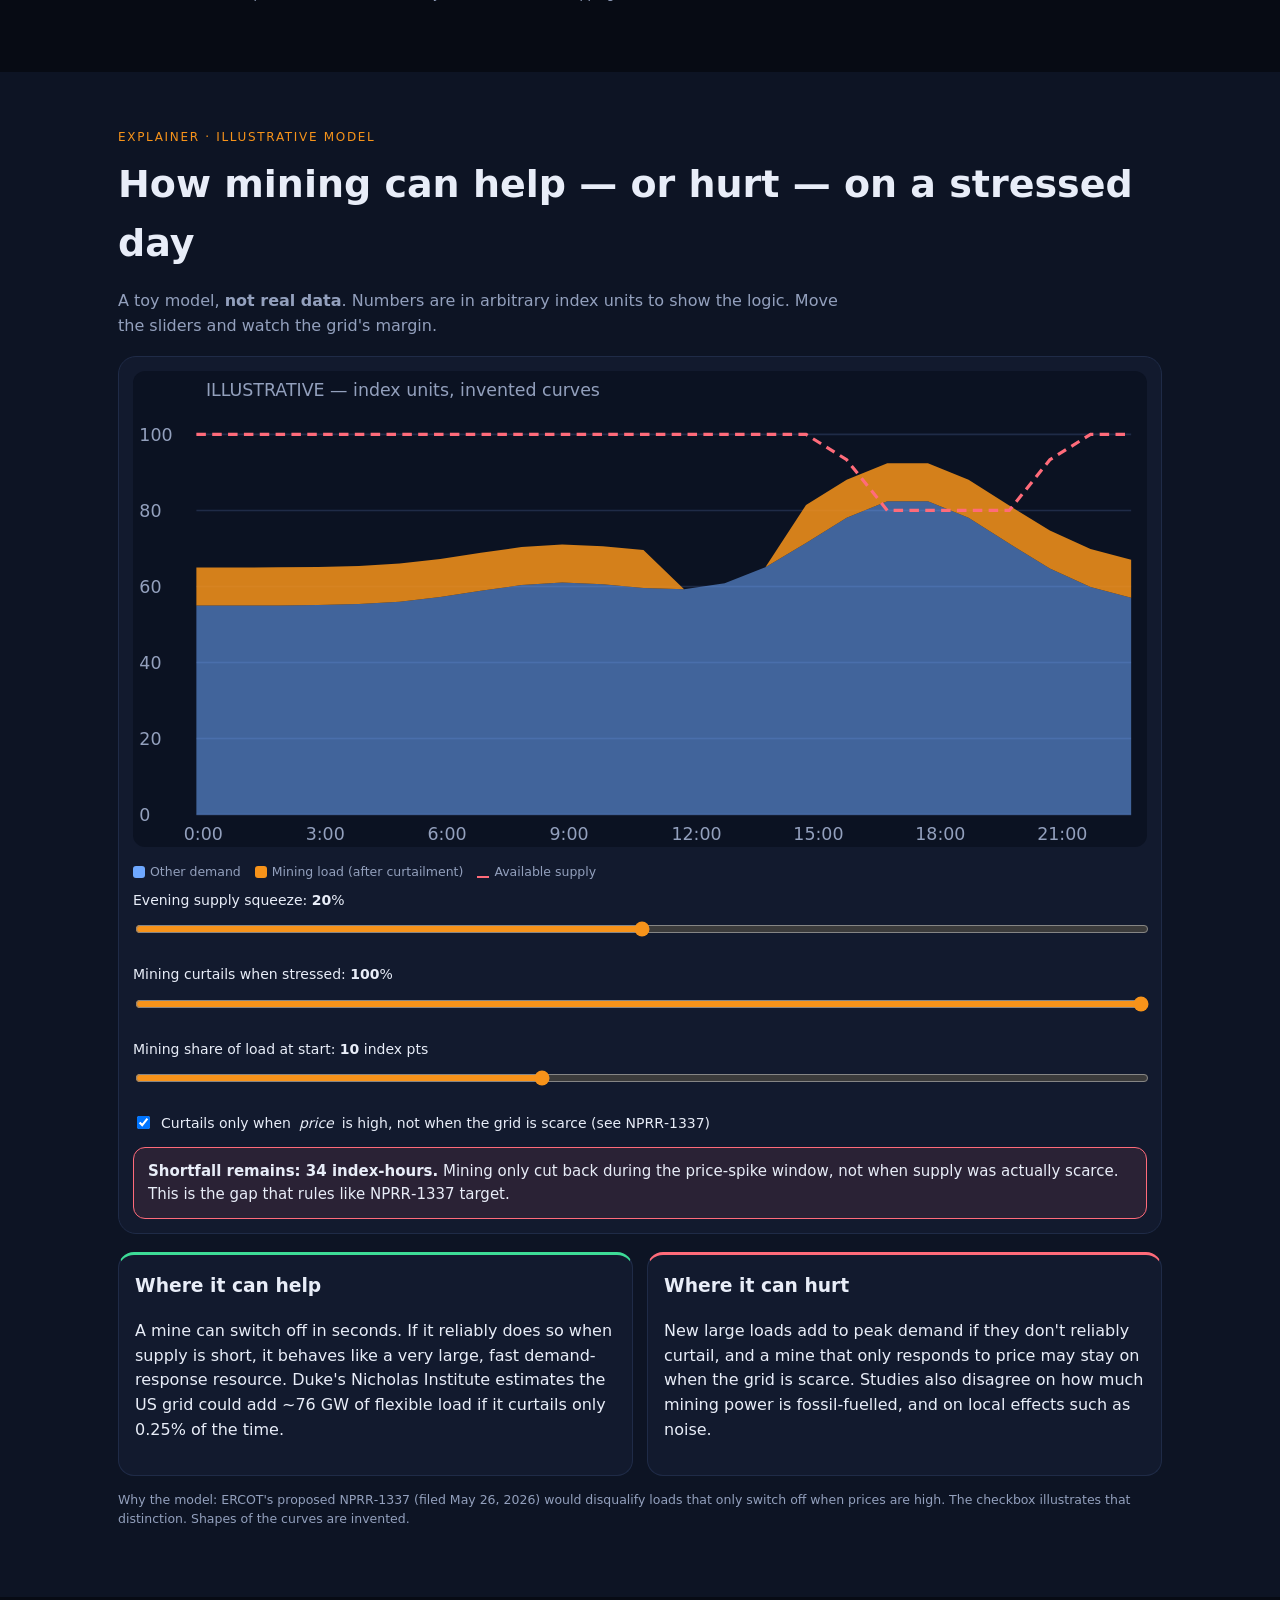
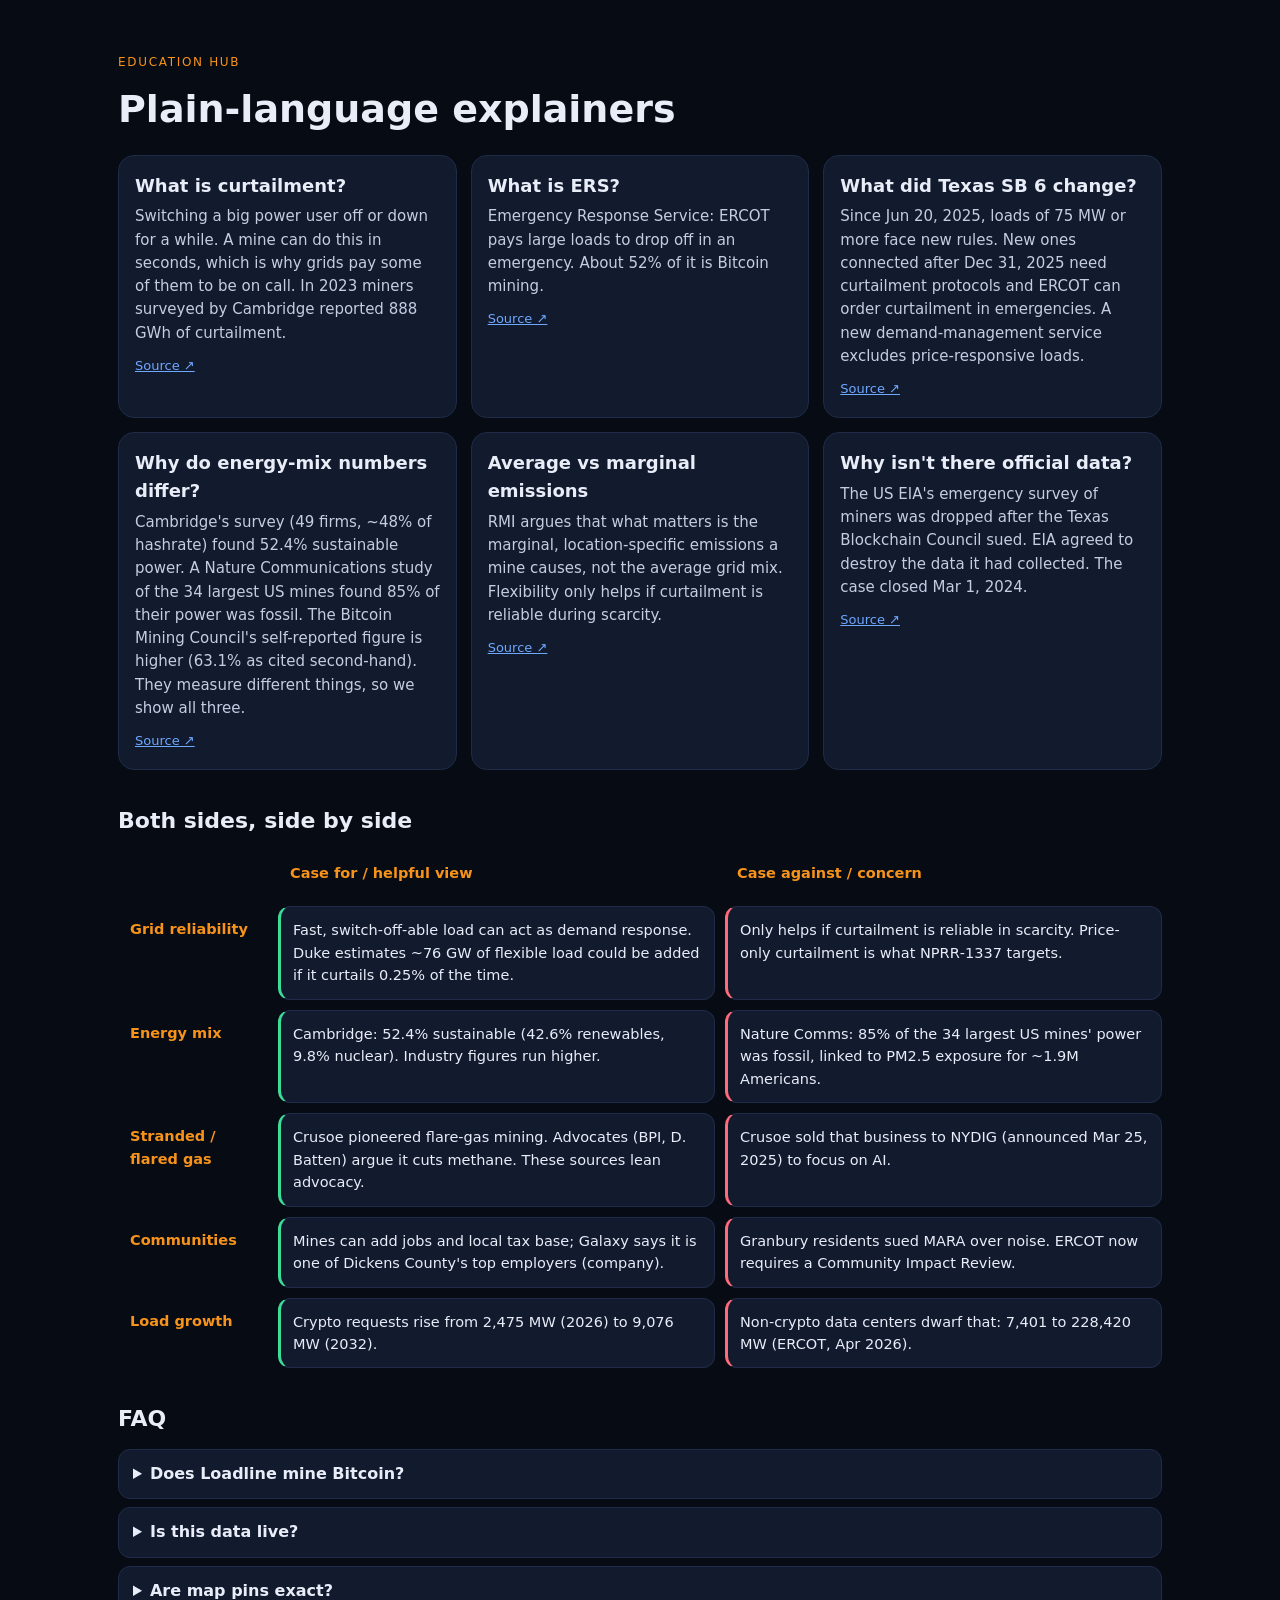
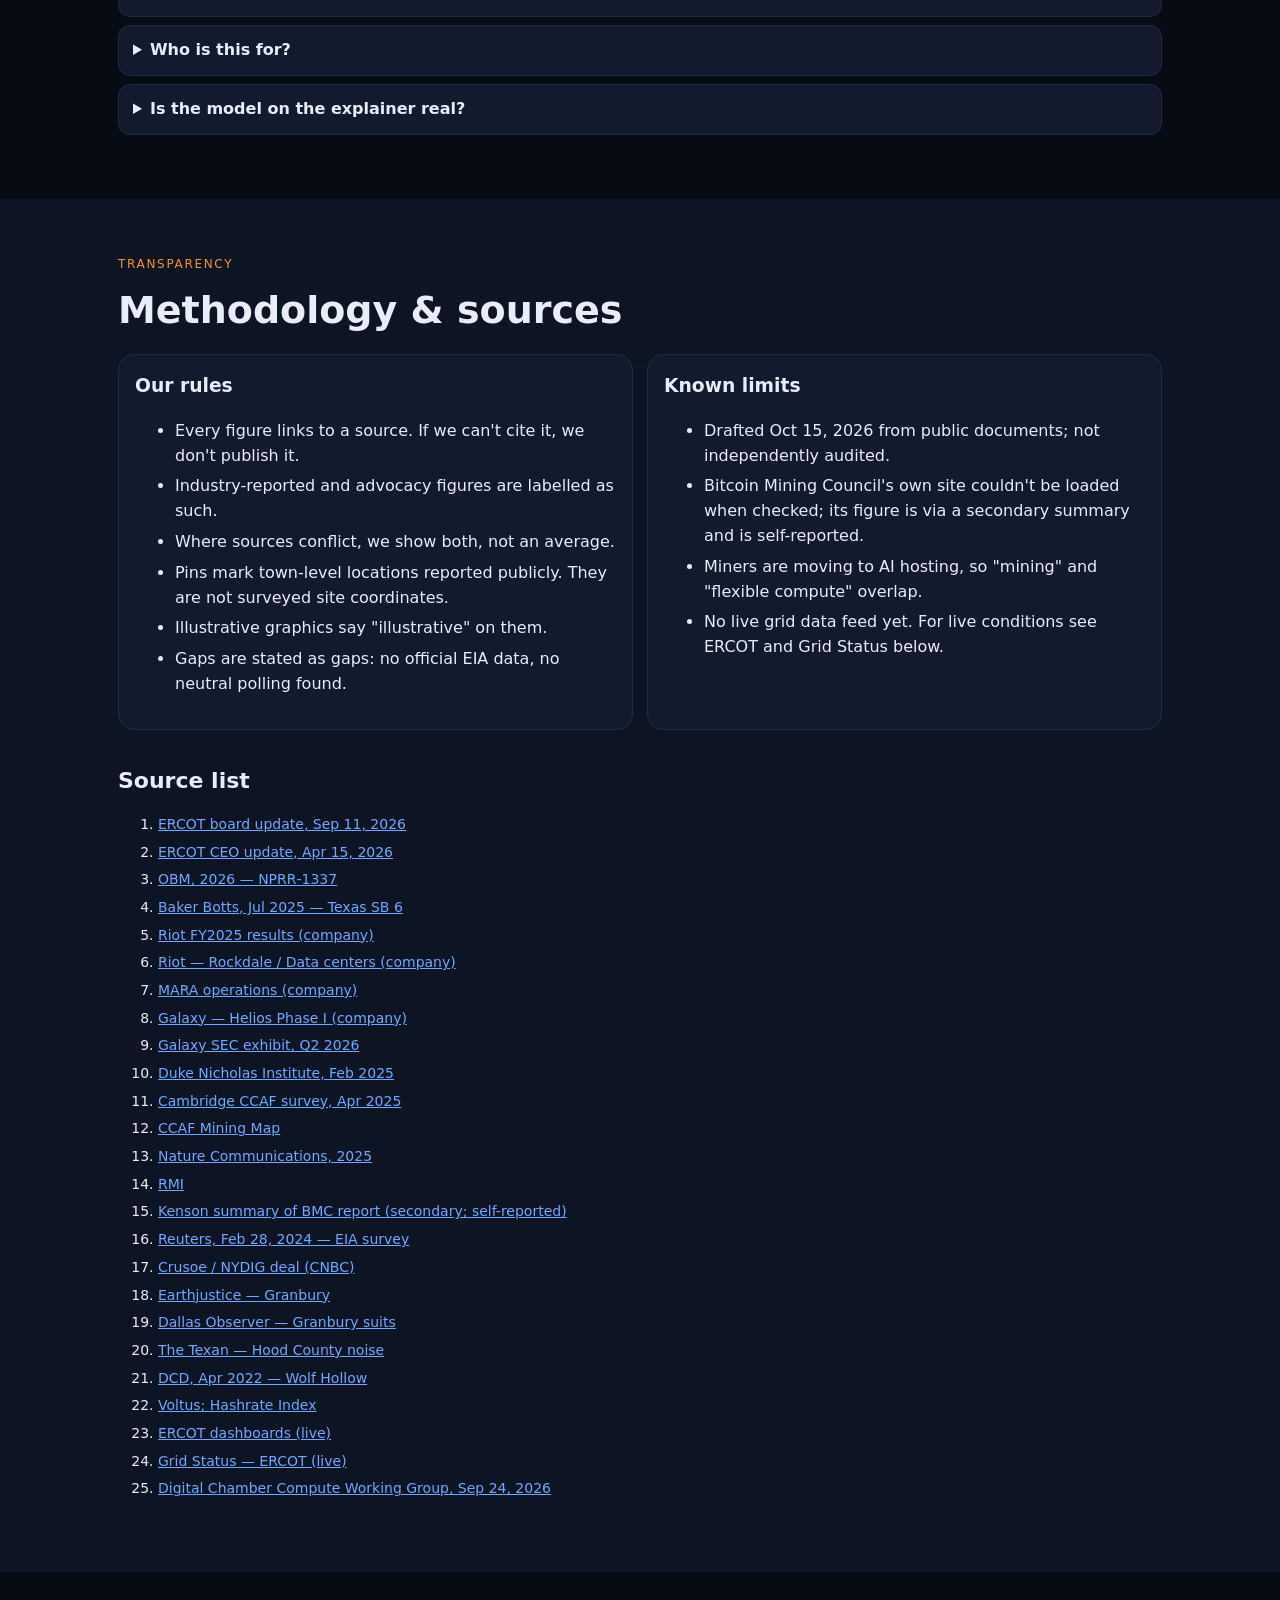
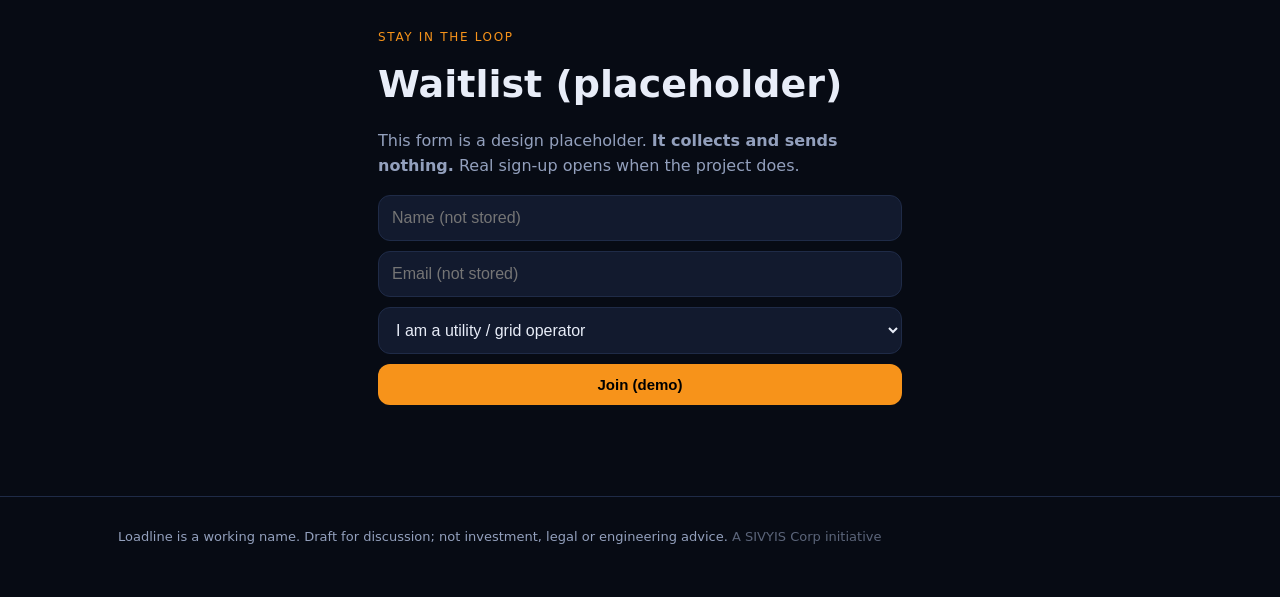
==== commit 9c7df824: "Add AI data center tracker: map, table, per-field sources, 6-hourly refresh workflow, update-report " ====
--- a/index.html
+++ b/index.html
@@ -9,7 +9,7 @@
 <link rel="stylesheet" href="style.css">
 </head><body>
 <header class="nav"><a class="brand" href="#top"><span class="logo"></span><span>Load<b>line</b></span></a>
-<nav><a href="#map" class="keep">Map</a><a href="#explainer">Explainer</a><a href="#learn">Learn</a><a href="#method">Sources</a><a href="data-centers.html" class="keep">Data Centers</a><a href="#join" class="pill">Waitlist</a></nav></header>
+<nav><a href="#map" class="keep">Map</a><a href="#explainer">Explainer</a><a href="#learn">Learn</a><a href="#method">Sources</a><a href="data-centers.html" class="keep">Data Centers</a><a href="ai-datacenters.html" class="keep">AI Tracker</a><a href="#join" class="pill">Waitlist</a></nav></header>
 
 <section class="hero" id="top">
 <canvas id="bg"></canvas>
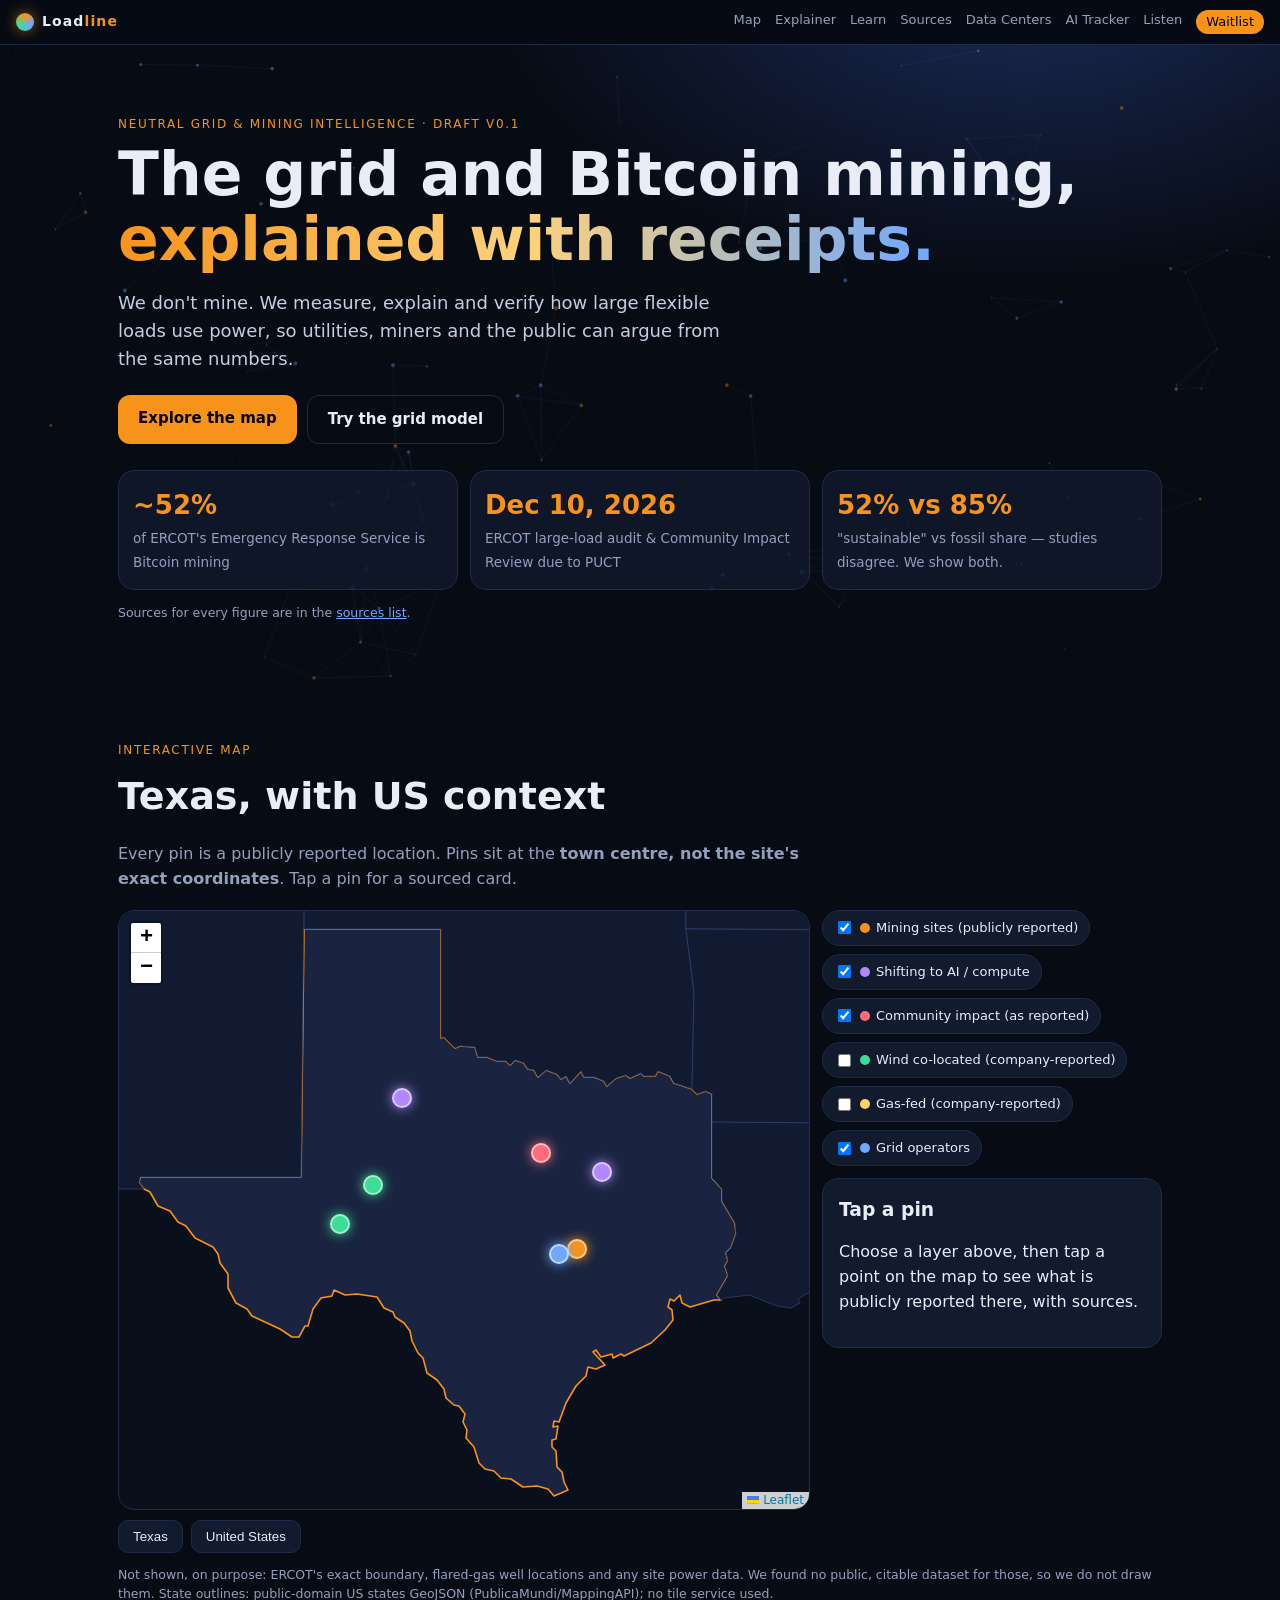
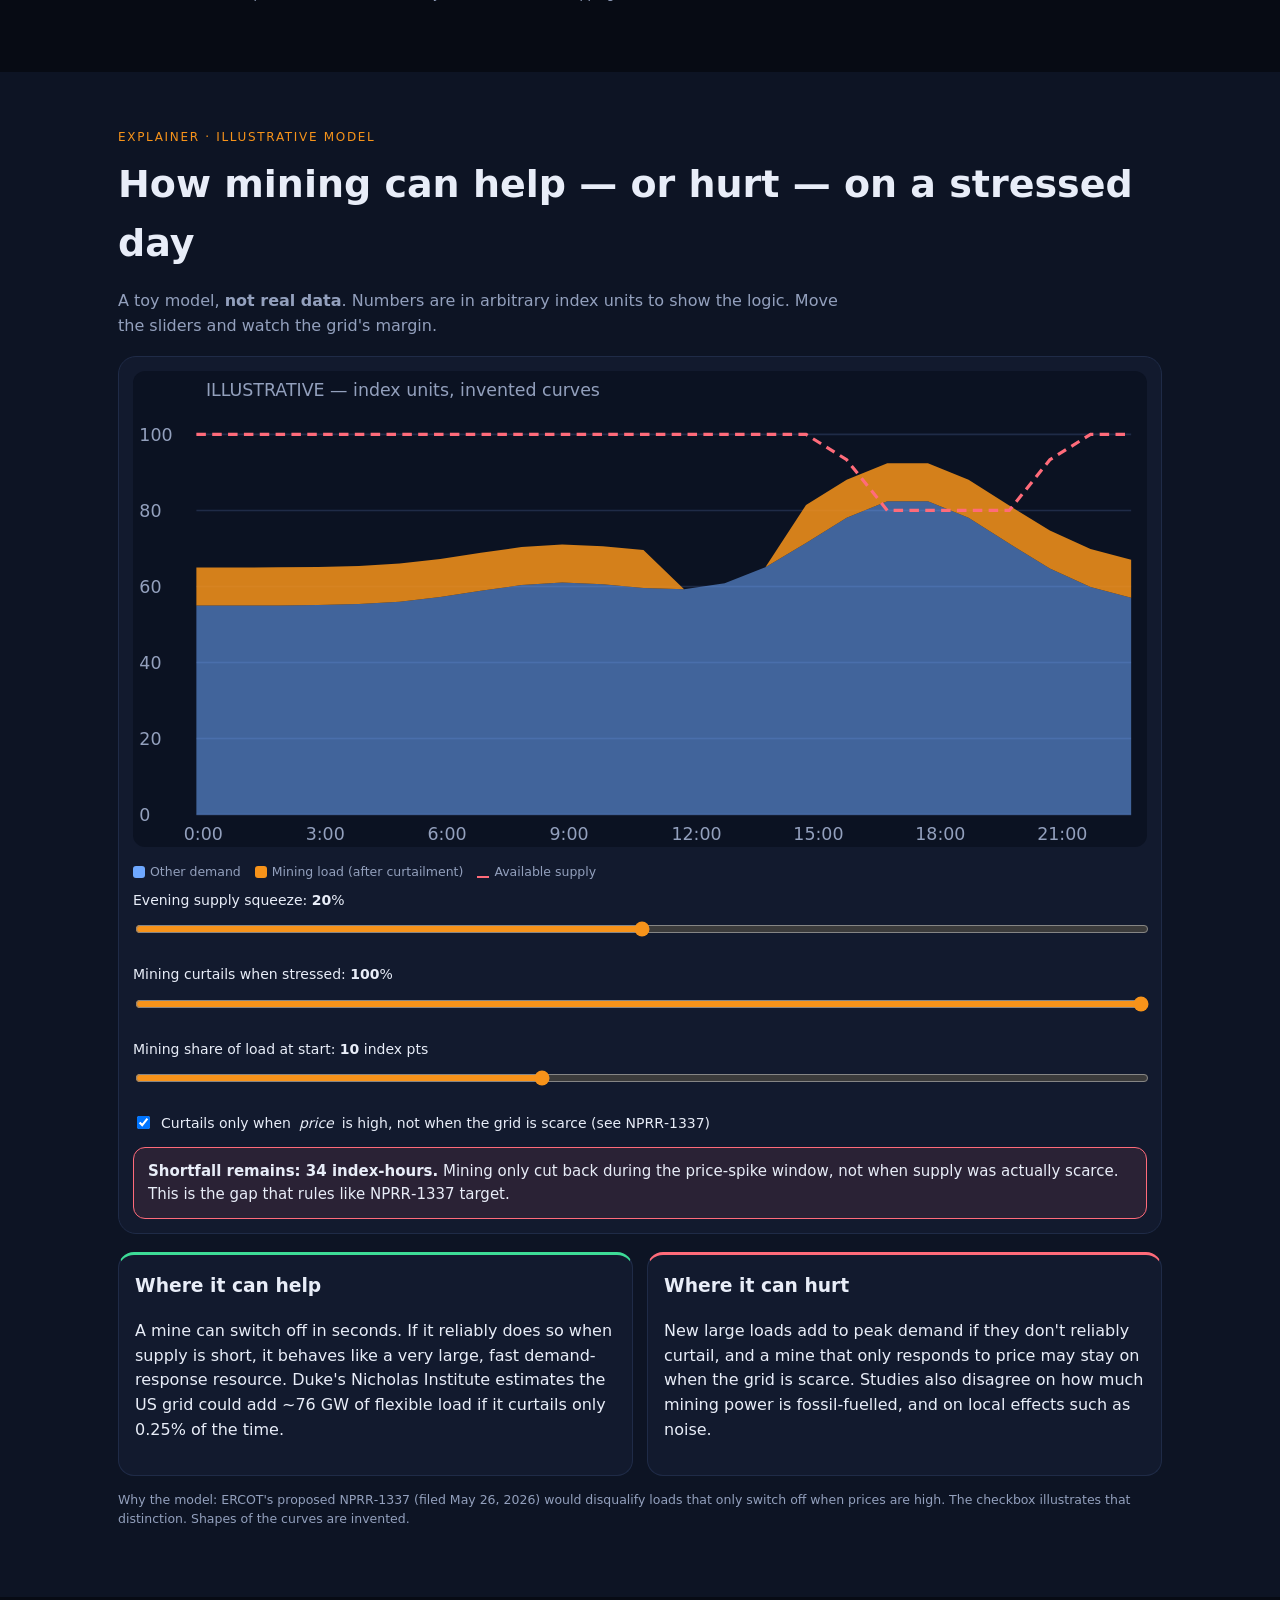
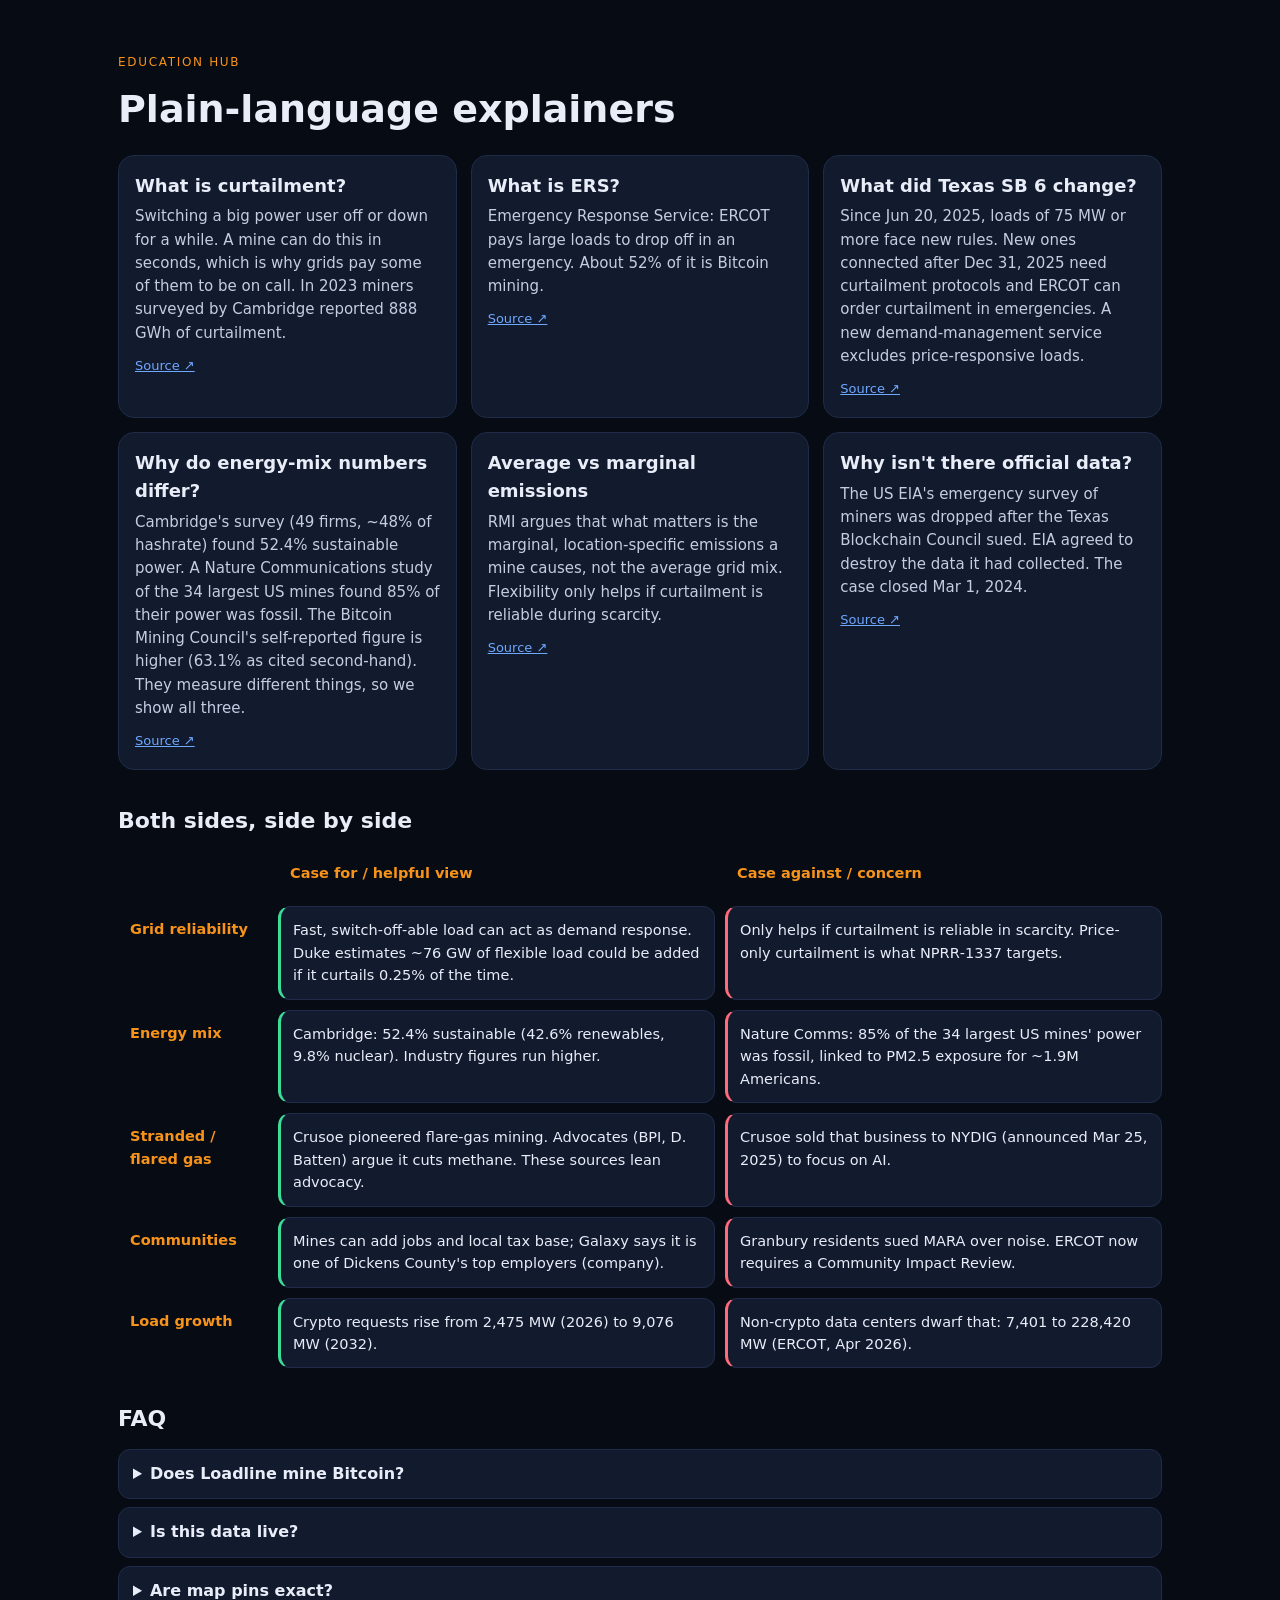
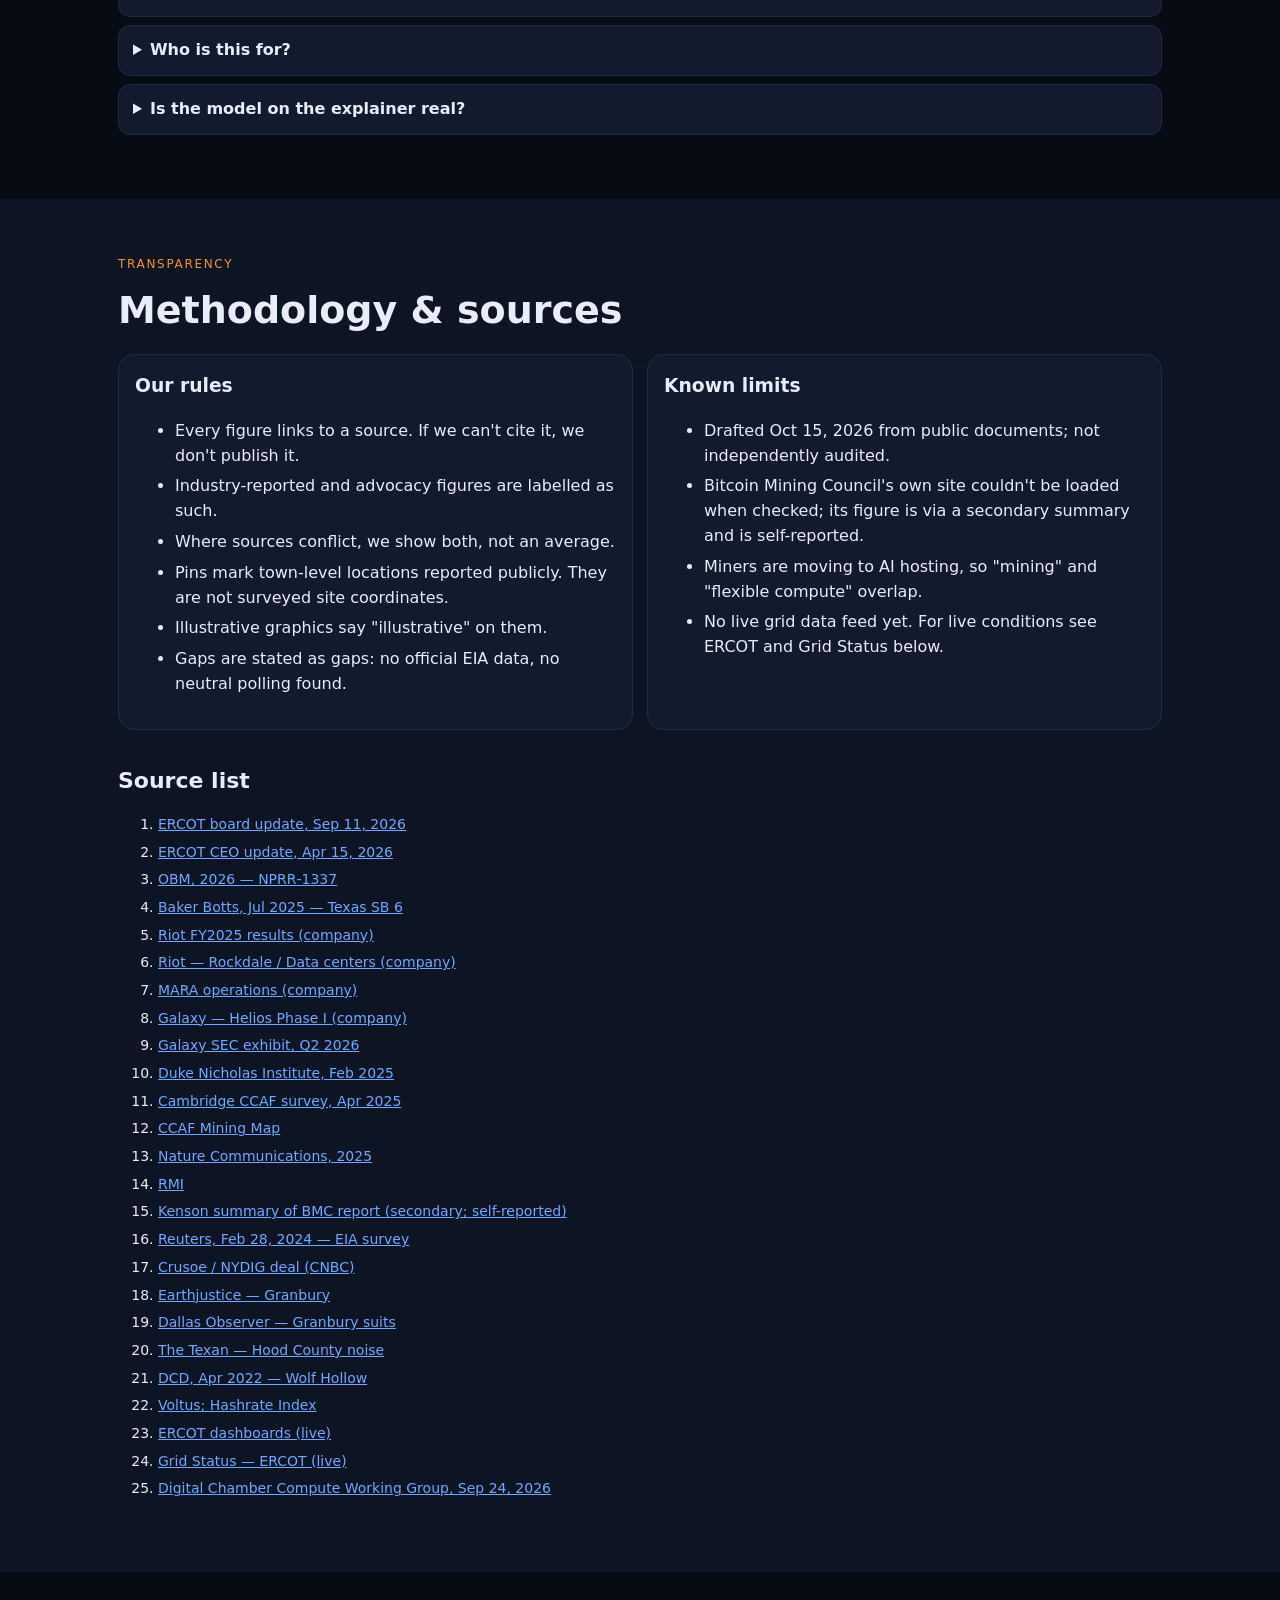
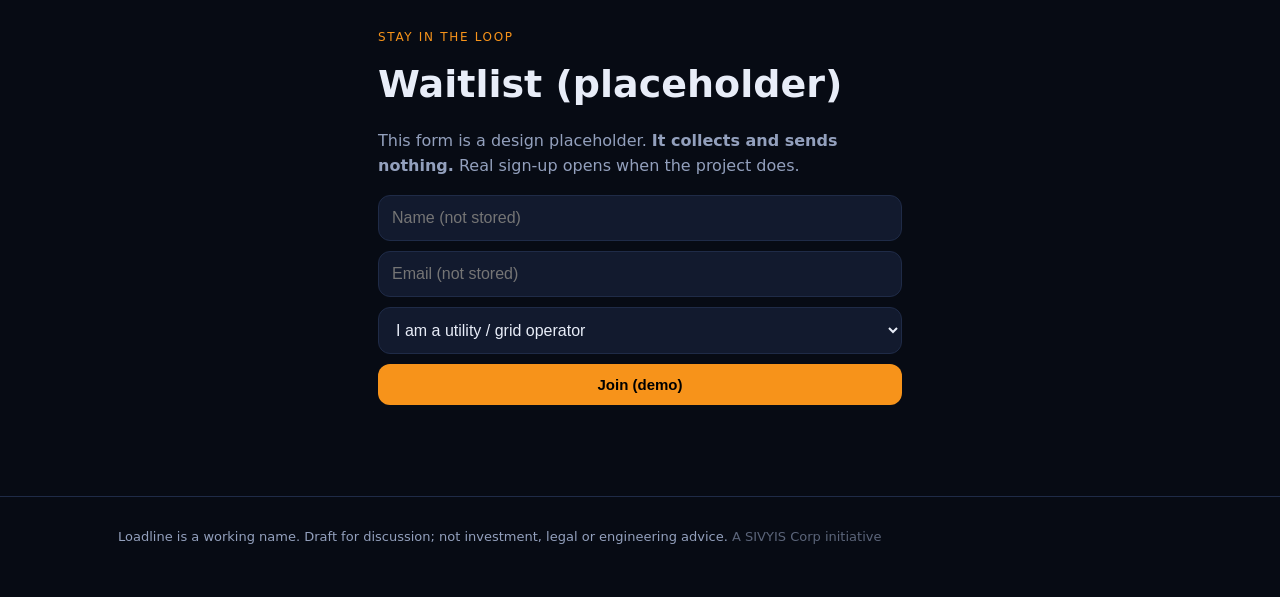
==== commit 32e99b44: "Add Listen to the grid: data sonification prototype (sonify.js module, listen page, ERCOT day/histor" ====
--- a/index.html
+++ b/index.html
@@ -9,7 +9,7 @@
 <link rel="stylesheet" href="style.css">
 </head><body>
 <header class="nav"><a class="brand" href="#top"><span class="logo"></span><span>Load<b>line</b></span></a>
-<nav><a href="#map" class="keep">Map</a><a href="#explainer">Explainer</a><a href="#learn">Learn</a><a href="#method">Sources</a><a href="data-centers.html" class="keep">Data Centers</a><a href="ai-datacenters.html" class="keep">AI Tracker</a><a href="#join" class="pill">Waitlist</a></nav></header>
+<nav><a href="#map" class="keep">Map</a><a href="#explainer">Explainer</a><a href="#learn">Learn</a><a href="#method">Sources</a><a href="data-centers.html" class="keep">Data Centers</a><a href="ai-datacenters.html" class="keep">AI Tracker</a><a href="listen.html" class="keep">Listen</a><a href="#join" class="pill">Waitlist</a></nav></header>
 
 <section class="hero" id="top">
 <canvas id="bg"></canvas>
